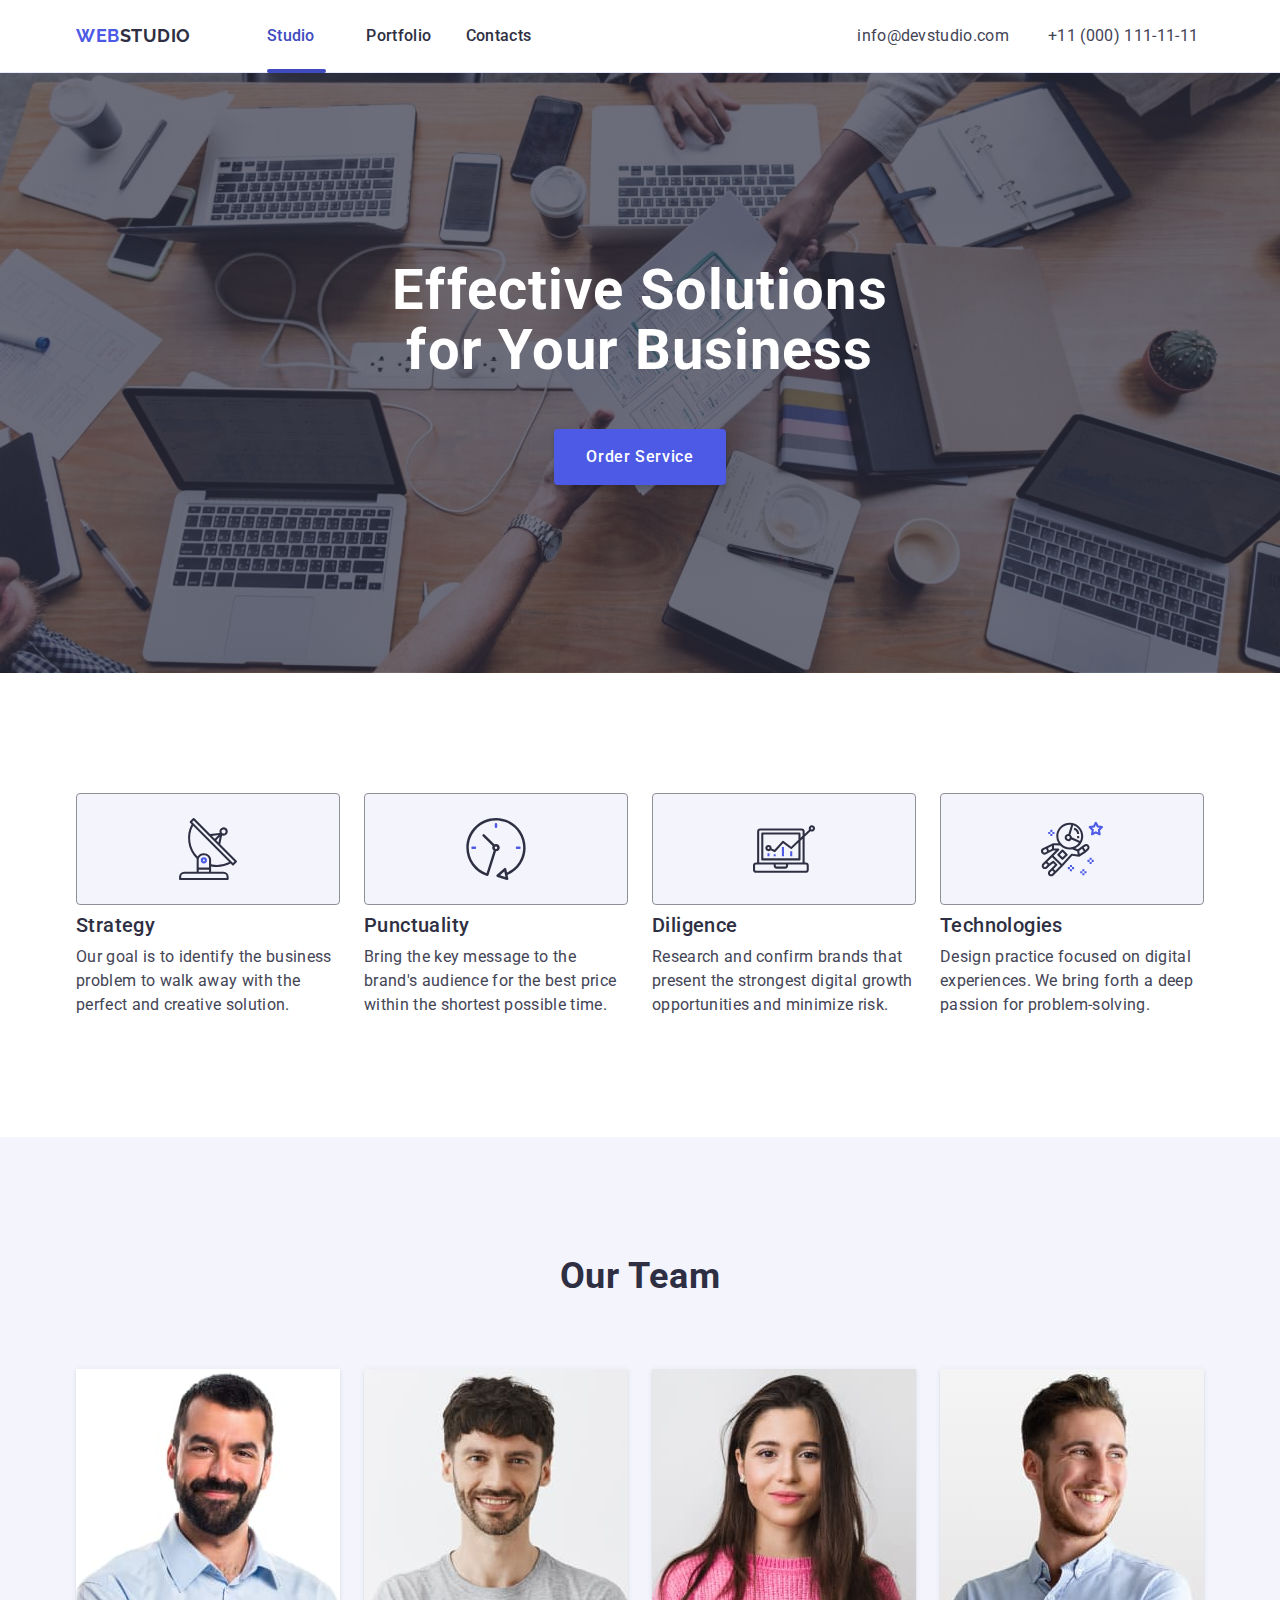
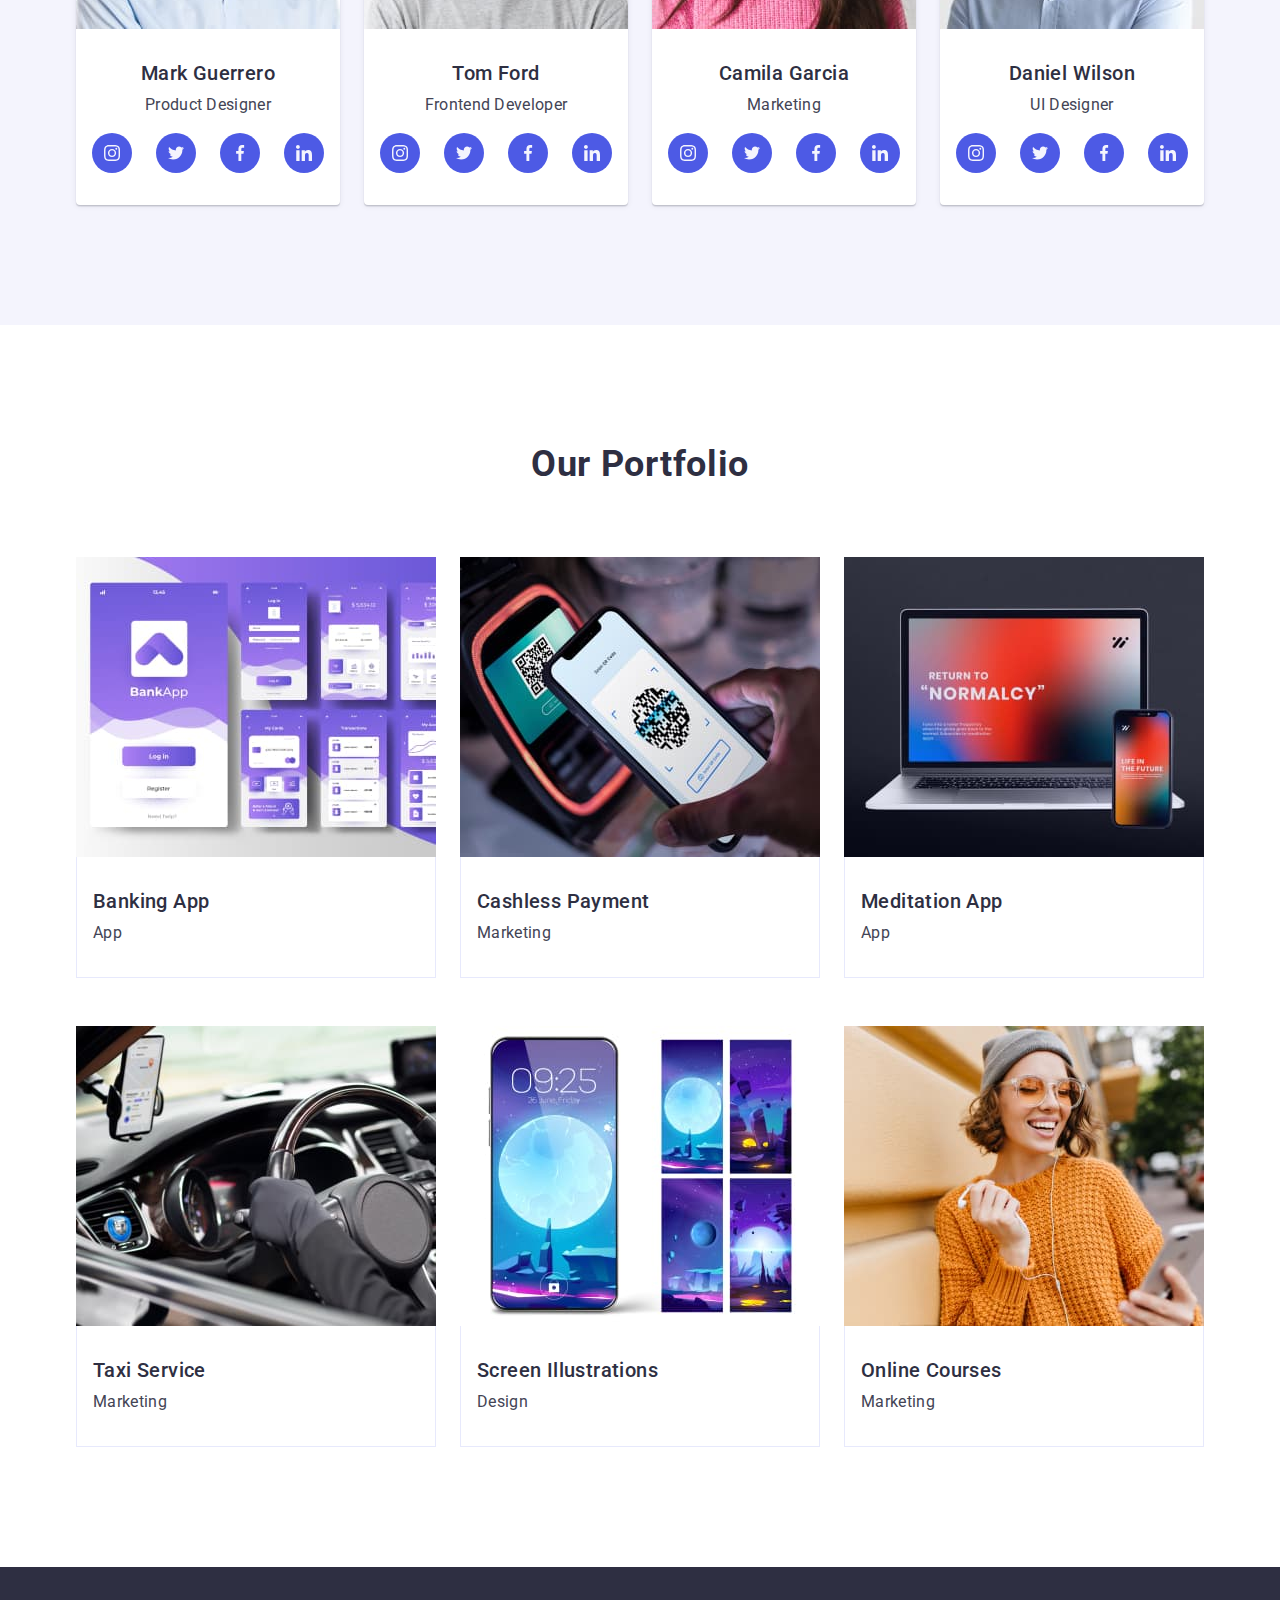
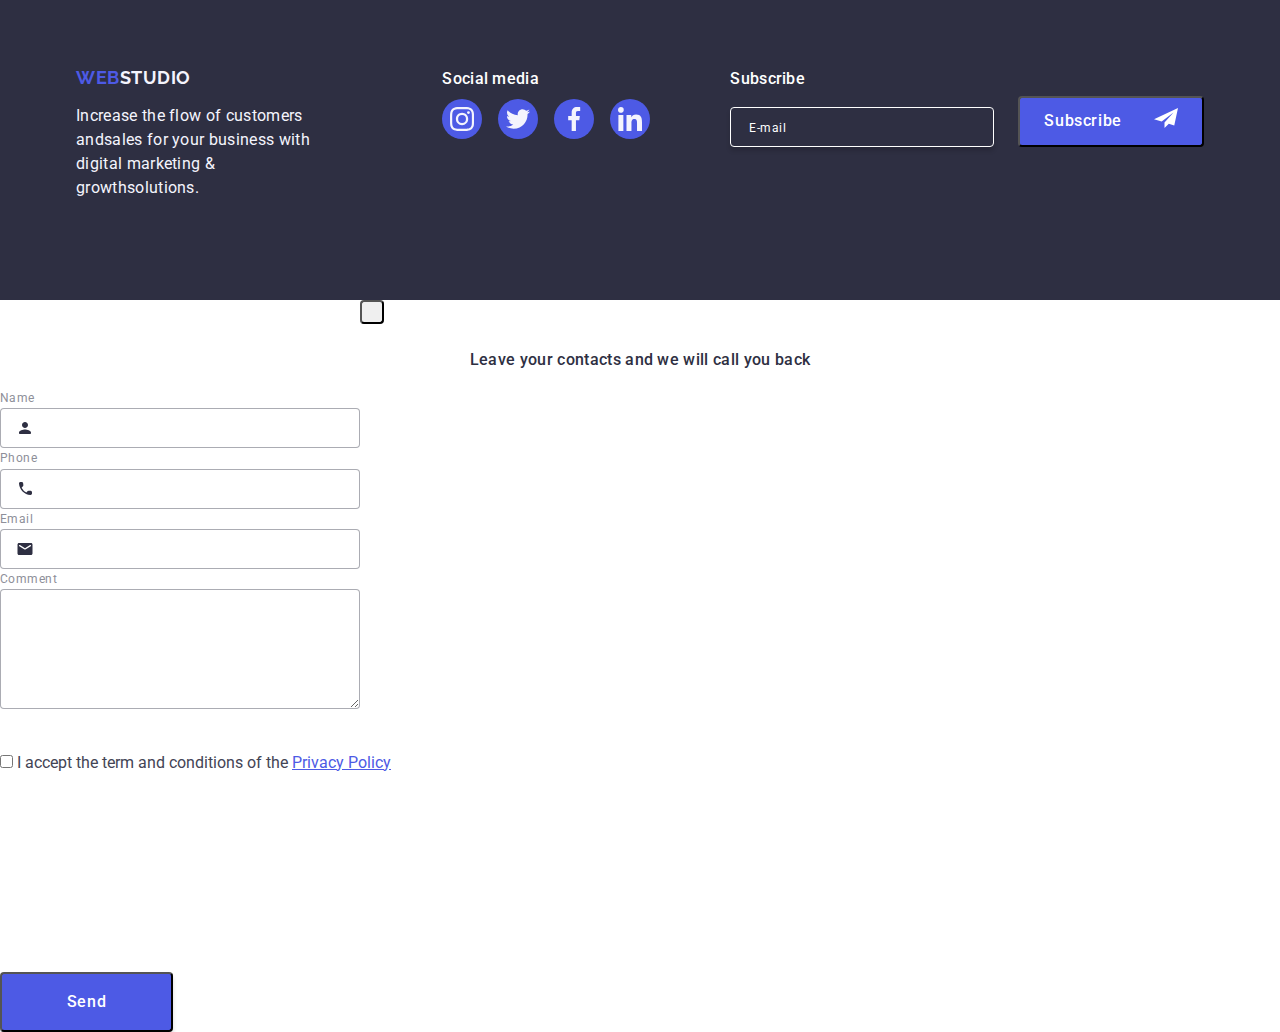
==== index.html @ 5205c33e "commit-4" ====
<!DOCTYPE html>
<html lang="en">
<head>
    <meta charset="UTF-8">
    <meta name="viewport" content="width=device-width, initial-scale=1.0">
    <title>Homework</title>
    <link rel="stylesheet" href="https://cdn.jsdelivr.net/npm/modern-normalize@2.0.0/modern-normalize.min.css">

    <link rel="preconnect" href="https://fonts.googleapis.com">
    <link rel="preconnect" href="https://fonts.gstatic.com" crossorigin>
    <link href="https://fonts.googleapis.com/css2?family=Raleway:wght@700&family=Roboto:wght@400;500;700&display=swap"
    rel="stylesheet">
    <link rel="stylesheet" href="./css/styles.css">
</head>
<body>
    <!-- Header -->
    <header class="menu">
        <div class="container">
            <nav class="navigation">
                <a href="./index.html" class="logo">Web<span class="black">Studio</span></a>
                <ul class="list-nav">
                    <li class="item-nav">
                        <a href="./index.html" class="button-nav studio">Studio</a>
                    </li>
                    <li class="item-nav">
                        <a href="" class="button-nav">Portfolio</a>
                    </li>
                    <li class="item-nav">
                        <a href="" class="button-nav">Contacts</a>
                    </li>
                </ul>
            </nav>

            <address class="contacts">
                <ul class="list-contacts">
                    <li class="item-contacts">
                        <a href="mailto:info@devstudio.com" class="contacts">info@devstudio.com</a>
                    </li>
                    <li class="item-contacts">
                        <a href="tel:+110001111111" class="contacts">+11 (000) 111-11-11</a>
                    </li>
                </ul>
            </address>
        </div>
    </header>
    <main>
        <!-- Main -->
        <!-- Title -->
        <section class="block">
            <div class="container">
                <h1 class="title">Effective Solutions for Your Business</h1>
                <button type="button" class="button">Order Service</button>
            </div>
        </section>
        <!-- Benefits -->
        <section class="block-benefits section">
            <div class="container">
                <h2 class="hiding">Our benefits</h2>
                <ul class="list-benefits">
                    <li class="item-icon-benefits">
                        <div class="icon-benefits-container">
                            <svg class="icon-benefits" width="64" height="64">
                                <use href="./images/icons.svg#icon-antenna"></use>
                            </svg>
                        </div>
                    </li>
                    <li class="item-icon-benefits">
                        <div class="icon-benefits-container">
                            <svg class="icon-benefits" width="64" height="64">
                                <use href="./images/icons.svg#icon-clock"></use>
                            </svg>
                        </div>
                    </li>
                    <li class="item-icon-benefits">
                        <div class="icon-benefits-container">
                            <svg class="icon-benefits" width="64" height="64">
                                <use href="./images/icons.svg#icon-diagram"></use>
                            </svg>
                        </div>
                    </li>
                    <li class="item-icon-benefits">
                        <div class="icon-benefits-container">
                            <svg class="icon-benefits" width="64" height="64">
                                <use href="./images/icons.svg#icon-astronaut"></use>
                            </svg>
                        </div>
                    </li>
                </ul>
                <ul class="list-benefits">
                    <li class="item-benefits">
                        <h3 class="small-title">Strategy</h3>
                        <p class="paragraf">Our goal is to identify the business problem to walk away with the perfect and creative solution.</p>
                    </li>
                    <li class="item-benefits">
                        <h3 class="small-title">Punctuality</h3>
                        <p class="paragraf">Bring the key message to the brand's audience for the best price within the shortest possible time.</p>
                    </li>
                    <li class="item-benefits">
                        <h3 class="small-title">Diligence</h3>
                        <p class="paragraf">Research and confirm brands that present the strongest digital growth opportunities and minimize risk.</p>
                    </li>
                    <li class="item-benefits">
                        <h3 class="small-title">Technologies</h3>
                        <p class="paragraf">Design practice focused on digital experiences. We bring forth a deep passion for problem-solving.</p>
                    </li>
                </ul>
            </div>
        </section>
        <!-- Our Team -->
        <section class="block-second section">
            <div class="container">
                <h2 class="title-middle">Our Team</h2>
                <ul class="list-team">
                    <li class="item">
                        <img src="./images/img1.jpg" width="264" height="260" alt="Product Designer">
                        <div class="card">
                            <h3 class="small-title">Mark Guerrero</h3>
                            <p class="paragraf">Product Designer</p>
                            <ul class="list-team-icons">
                                <li class="item-team-icons">
                                    <a href="" class="link-team-icons">
                                        <svg class="icons-team" width="16" height="16">
                                            <use href="./images/icons.svg#icon-instagram"></use>
                                        </svg>
                                    </a>
                                </li>
                                <li class="item-team-icons">
                                    <a href="" class="link-team-icons">
                                        <svg class="icons-team" width="16" height="16">
                                            <use href="./images/icons.svg#icon-twitter"></use>
                                        </svg>
                                    </a>
                                </li>
                                <li class="item-team-icons">
                                    <a href="" class="link-team-icons">
                                        <svg class="icons-team" width="16" height="16">
                                            <use href="./images/icons.svg#icon-facebook"></use>
                                        </svg>
                                    </a>
                                </li>
                                <li class="item-team-icons">
                                    <a href="" class="link-team-icons">
                                        <svg class="icons-team" width="16" height="16">
                                            <use href="./images/icons.svg#icon-linkedin"></use>
                                        </svg>
                                    </a>
                                </li>
                            </ul>
                        </div>
                    </li>
                    <li class="item">
                        <img src="./images/img2.jpg" width="264" height="260" alt="Frontend Developer" class="imagine">
                        <div class="card">
                            <h3 class="small-title">Tom Ford</h3>
                            <p class="paragraf">Frontend Developer</p>
                            <ul class="list-team-icons">
                                <li class="item-team-icons">
                                    <a href="" class="link-team-icons">
                                        <svg class="icons-team" width="16" height="16">
                                            <use href="./images/icons.svg#icon-instagram"></use>
                                        </svg>
                                    </a>
                                </li>
                                <li class="item-team-icons">
                                    <a href="" class="link-team-icons">
                                        <svg class="icons-team" width="16" height="16">
                                            <use href="./images/icons.svg#icon-twitter"></use>
                                        </svg>
                                    </a>
                                </li>
                                <li class="item-team-icons">
                                    <a href="" class="link-team-icons">
                                        <svg class="icons-team" width="16" height="16">
                                            <use href="./images/icons.svg#icon-facebook"></use>
                                        </svg>
                                    </a>
                                </li>
                                <li class="item-team-icons">
                                    <a href="" class="link-team-icons">
                                        <svg class="icons-team" width="16" height="16">
                                            <use href="./images/icons.svg#icon-linkedin"></use>
                                        </svg>
                                    </a>
                                </li>
                            </ul>
                        </div>
                    </li>
                    <li class="item">
                        <img src="./images/img3.jpg" width="264" height="260" alt="Marketing" class="imagine">
                        <div class="card">
                            <h3 class="small-title">Camila Garcia</h3>
                            <p class="paragraf">Marketing</p>
                            <ul class="list-team-icons">
                                <li class="item-team-icons">
                                    <a href="" class="link-team-icons">
                                        <svg class="icons-team" width="16" height="16">
                                            <use href="./images/icons.svg#icon-instagram"></use>
                                        </svg>
                                    </a>
                                </li>
                                <li class="item-team-icons">
                                    <a href="" class="link-team-icons">
                                        <svg class="icons-team" width="16" height="16">
                                            <use href="./images/icons.svg#icon-twitter"></use>
                                        </svg>
                                    </a>
                                </li>
                                <li class="item-team-icons">
                                    <a href="" class="link-team-icons">
                                        <svg class="icons-team" width="16" height="16">
                                            <use href="./images/icons.svg#icon-facebook"></use>
                                        </svg>
                                    </a>
                                </li>
                                <li class="item-team-icons">
                                    <a href="" class="link-team-icons">
                                        <svg class="icons-team" width="16" height="16">
                                            <use href="./images/icons.svg#icon-linkedin"></use>
                                        </svg>
                                    </a>
                                </li>
                            </ul>
                        </div>
                    </li>
                    <li class="item">
                        <img src="./images/img4.jpg" width="264" height="260" alt="UI Designer" class="imagine">
                        <div class="card">
                            <h3 class="small-title">Daniel Wilson</h3>
                            <p class="paragraf">UI Designer</p>
                            <ul class="list-team-icons">
                                <li class="item-team-icons">
                                    <a href="" class="link-team-icons">
                                        <svg class="icons-team" width="16" height="16">
                                            <use href="./images/icons.svg#icon-instagram"></use>
                                        </svg>
                                    </a>
                                </li>
                                <li class="item-team-icons">
                                    <a href="" class="link-team-icons">
                                        <svg class="icons-team" width="16" height="16">
                                            <use href="./images/icons.svg#icon-twitter"></use>
                                        </svg>
                                    </a>
                                </li>
                                <li class="item-team-icons">
                                    <a href="" class="link-team-icons">
                                        <svg class="icons-team" width="16" height="16">
                                            <use href="./images/icons.svg#icon-facebook"></use>
                                        </svg>
                                    </a>
                                </li>
                                <li class="item-team-icons">
                                    <a href="" class="link-team-icons">
                                        <svg class="icons-team" width="16" height="16">
                                            <use href="./images/icons.svg#icon-linkedin"></use>
                                        </svg>
                                    </a>
                                </li>
                            </ul>
                        </div>
                    </li>
                </ul>
            </div>
        </section>

        <!-- Portfolio -->

        <section class="block-portfolio section">
            <div class="container">
                <h2 class="title-middle">Our Portfolio</h2>
                <ul class="list-portfolio">
                    <li class="item-portfolio">
                        <div class="overley-portfolio">
                            <img src="./images/img5.jpg" width="360" height="300" alt="Banking application">
                            <p class="overley-paragraf">14 Stylish and User-Friendly App Design Concepts · Task Manager App · Calorie Tracker
                                App · Exotic Fruit Ecommerce App · Cloud Storage App
                            </p>
                        </div>
                        <div class="card-portfolio">
                            <h3 class="small-title">Banking App</h3>
                            <p class="paragraf">App</p>
                        </div>
                    </li>
                    <li class="item-portfolio">
                        <div class="overley-portfolio">
                            <img src="./images/img6.jpg" width="360" height="300" alt="Payment with phone">
                            <p class="overley-paragraf">14 Stylish and User-Friendly App Design Concepts · Task Manager App · Calorie Tracker App · Exotic Fruit Ecommerce App · Cloud Storage App
                            </p>
                        </div>
                        <div class="card-portfolio">
                            <h3 class="small-title">Cashless Payment</h3>
                            <p class="paragraf">Marketing</p>
                        </div>
                    </li>
                    <li class="item-portfolio">
                        <div class="overley-portfolio">
                            <img src="./images/img7.jpg" width="360" height="300" alt="Laptop and phone">
                            <p class="overley-paragraf">14 Stylish and User-Friendly App Design Concepts · Task Manager App · Calorie Tracker
                                App · Exotic Fruit Ecommerce App · Cloud Storage App
                            </p>
                        </div>
                        <div class="card-portfolio">
                            <h3 class="small-title">Meditation App</h3>
                            <p class="paragraf">App</p>
                        </div>
                    </li>
                    <li class="item-portfolio">
                        <div class="overley-portfolio">
                            <img src="./images/img8.jpg" width="360" height="300" alt="Car">
                            <p class="overley-paragraf">14 Stylish and User-Friendly App Design Concepts · Task Manager App · Calorie Tracker
                                App · Exotic Fruit Ecommerce App · Cloud Storage App
                            </p>
                        </div>
                        <div class="card-portfolio">
                            <h3 class="small-title">Taxi Service</h3>
                            <p class="paragraf">Marketing</p>
                        </div>
                    </li>
                    <li class="item-portfolio">
                        <div class="overley-portfolio">
                            <img src="./images/img9.jpg" width="360" height="300" alt="Phone screens">
                            <p class="overley-paragraf">14 Stylish and User-Friendly App Design Concepts · Task Manager App · Calorie Tracker
                                App · Exotic Fruit Ecommerce App · Cloud Storage App
                            </p>
                        </div>
                        <div class="card-portfolio">
                            <h3 class="small-title">Screen Illustrations</h3>
                            <p class="paragraf">Design</p>
                        </div>
                    </li>
                    <li class="item-portfolio">
                        <div class="overley-portfolio">
                            <img src="./images/img10.jpg" width="360" height="300" alt="Young women">
                            <p class="overley-paragraf">14 Stylish and User-Friendly App Design Concepts · Task Manager App · Calorie Tracker
                                App · Exotic Fruit Ecommerce App · Cloud Storage App
                            </p>
                        </div>
                        <div class="card-portfolio">
                            <h3 class="small-title">Online Courses</h3>
                            <p class="paragraf">Marketing</p>
                        </div>
                    </li>
                </ul>
            </div>
        </section>
    </main>
    <!-- Footer -->
    <footer class="bottom">
        <div class="container bottom-content">
            <div class="first-part-bottom">
            <a href="./index.html" class="logo logo-bottom">Web<span class="black">Studio</span></a>

            <p class="paragraf">Increase the flow of customers andsales for your business with digital marketing & growthsolutions.</p>
            </div>
            <div class="media">
                <p class="paragraf-big">Social media</p>
                <ul class="list-bottom">
                    <li class="item-team-icons">
                        <a href="" class="link-bottom">
                            <svg class="bottom-icons" width="24" height="24">
                                <use href="./images/icons.svg#icon-instagram"></use>
                            </svg>
                        </a>
                    </li>
                    <li class="item-team-icons">
                        <a href="" class="link-bottom">
                            <svg class="bottom-icons" width="24" height="24">
                                <use href="./images/icons.svg#icon-twitter"></use>
                            </svg>
                        </a>
                    </li>
                    <li class="item-team-icons">
                        <a href="" class="link-bottom">
                            <svg class="bottom-icons" width="24" height="24">
                                <use href="./images/icons.svg#icon-facebook"></use>
                            </svg>
                        </a>
                    </li>
                    <li class="item-team-icons">
                        <a href="" class="link-bottom">
                            <svg class="bottom-icons" width="24" height="24">
                                <use href="./images/icons.svg#icon-linkedin"></use>
                            </svg>
                        </a>
                    </li>
                </ul>
            </div>
            <form class="form-bottom">
                <label class="paragraf-big subscribe">
                    Subscribe
                    <input type="email" name="email" placeholder="E-mail" class="email-bottom">
                </label>
                <button class="button-bottom">Subscribe
                    <a href="./subscribe.html"></a>
                    <div class="icon-button-container">
                        <svg class="icon-button" width="24" height="24">
                            <use href="./images/icons.svg#icon-subscribe"></use>
                        </svg>
                    </div>
                </button>
            </form>
        </div>
    </footer>
    <!-- ======== Modal ========= -->

    <div class="backdrop is-open">
        <div class="form-container">
            <div class="button-close-container">
                <button class="button-close">
                    <svg class="icon-button-close" width="8" height="8">
                        <use href="./images/icons.svg#icon-close"></use>
                    </svg>
                </button>
            </div>
            <p class="title-input">Leave your contacts and we will call you back</p>
            <form class="input-form">
                <div class="label-container">
                    <label for="Name" class="text-inputs">Name</label>
                    <div class="input-container">
                        <input type="text" name="Name" class="input">

                        <svg class="icon-input" width="18" height="24">
                            <use href="./images/icons.svg#icon-person"></use>
                        </svg>
                    </div>
                
                </div>
                <div class="label-container">
                    <label for="Phone" class="text-inputs">Phone</label>
                    <div class="input-container">
                        <input type="tel" name="Phone" class="input">

                        <svg class="icon-input" width="18" height="24">
                            <use href="./images/icons.svg#icon-phone"></use>
                        </svg>
                    </div>
                    
                </div>
            
                <div class="label-container">
                    <label for="Email" class="text-inputs">Email</label>
                    <div class="input-container">
                        <input type="email" name="Email" class="input">

                        <svg class="icon-input" width="18" height="24">
                            <use href="./images/icons.svg#icon-email"></use>
                        </svg>
                    </div>
                    
                </div>
            
                <div class="label-container">
                    <label for="Comment" class="text-inputs">Comment</label>
                    <div class="input-container">
                        <textarea type="text" name="Comment" rows="5" cols="40placeholder=" Text input" class="comment">
                        </textarea>
                    </div>
                    
                </div>
            
                <div class="label-container">
                    <label for="Agreement" class="check"></label>
                    <div class="input-container">
                        <input type="checkbox" name="Agreement" value="required />
                        <p class=" text-inputs paragraf-input">
                        I accept the term and conditions of the
                        <span class="paragraf-input-part">Privacy Policy</span>
                        </p>
                    </div>

                </div>
            </form>
            <div class="button-send-container">
                <button type="submit" class="button-send">
                    <p class="paragraf-send">Send</p>
                </button>
            </div>
        </div>
    </div>
    

</body>
</html>
---- css/styles.css ----
body {
    font-family: 'Roboto', sans-serif;
    color:#434455;
    background-color: #FFF;
}

.title-middle {
    font-size: 36px;
    font-weight: 700;
    line-height: 1.11;
    letter-spacing: 0.02em;
    text-transform: capitalize;
    text-align: center;
    color: #2e2f42;
    margin-bottom: 72px;
}

.container {
    width: 1158px;
    padding: 0 15px;
    margin: 0 auto;
}

.section {
    padding-top: 120px;
    padding-bottom: 120px;
}

/* Logo */

.navigation .logo .black {
    color:#2E2F42;
    font-family: 'Raleway', sans-serif;
    width: 71px;
}
.bottom .logo .black {
    color: #f4f4fd;
    font-family: 'Raleway', sans-serif;
}
.logo-bottom {
    display: inline-block;
    margin-bottom: 16px;
}
.logo {
    font-family: 'Raleway', sans-serif;
    font-size: 18px;
    font-weight: 700;
    line-height: 1.17;
    letter-spacing: 0.03em;
    text-transform: uppercase;
    color:#4D5AE5;
    align-items: center;
    flex-shrink: 0;
    margin-right: 76px;

}

/* Header */
/* Navigation */

.menu {
    border-bottom: 1px solid #e7e9fc;
    box-shadow: 0px 2px 1px rgba(46, 47, 66, 0.08),
        0px 1px 1px rgba(46, 47, 66, 0.16),
        0px 1px 6px rgba(46, 47, 66, 0.08);
}

header .container {
    display: flex;
    align-items: center;
}

.navigation {
    display: flex;
    align-items: center;
}
.list-nav {
    display: flex;
    align-items: flex-start;
    gap: 40px;
    margin-right: 332px;
}
.item-nav {
    width: calc((100% - 80px) / 3);
}
.button-nav {
    font-size: 16px;
    font-weight: 500;
    line-height: 1.5;
    letter-spacing: 0.02em;
    color: #2e2f42;
    padding-top: 24px;
    padding-bottom: 24px;
    transition-property: color;
    transition-duration: 250ms;
    transition-timing-function: cubic-bezier(0.4, 0, 0.2, 1);
}
.button-nav:hover {
    color:#404BBF;
}

.button-nav:focus {
    color:#404BBF;
}

.studio {
    position: relative;
    color: #404BBF;
}

.button-nav.studio::after {
    content: '';
    position: absolute;
    left: 0;
    bottom: -1px;
    display: block;
    width: 100%;
    height: 4px;
    border-radius: 2px;
    background-color: #404BBF;
}

/* Contacts */
.contacts {
    color:#434455;
    font-size: 16px;
    font-style: normal;
    font-weight: 400;
    line-height: 1.5;
    letter-spacing: 0.02em;
    transition-property: color;
    transition-duration: 250ms;
    transition-timing-function: cubic-bezier(0.4, 0, 0.2, 1);
}
.list-contacts {
    display: flex;
    align-items: flex-start;
    gap: 40px;
}
.item-contacts {
    width: calc((100% - 40px) / 2);
}
.contacts:hover {
    color:#404BBF;
}
.contacts:focus {
    color:#404BBF;
}
/* Basic */
ul, ol {
    list-style-type: none;
    margin: 0;
    padding-left: 0;
}
a {
    text-decoration: none;
    display: block;
}
h1, h2, h3, h4, h5, h6, p {
    margin: 0;
}
img {
    display: block;
    max-width: 100%;
    height: auto;
}

/* Section 1 */

.block .container {
    width: 100%;
    flex-shrink: 0;
}
.block {
    padding: 188px 0;
    background-color: #2e2f42;
    background-image: linear-gradient(to bottom, 
    rgba(46, 47, 66, 0.7),
    rgba(46, 47, 66, 0.7)),
    url(../images/people-office.jpg);
    background-repeat: no-repeat;
    background-position: center;
    background-size: cover;
    max-width: 1440px;
    margin: 0 auto;
}

.title {
    color:#FFF;
    font-size: 56px;
    font-weight: 700;
    line-height: 1.07;
    letter-spacing: 0.02em;
    text-align: center;
    max-width: 496px;
    margin: 0 auto;
}
.button {
    background:#4D5AE5;
    color:#FFF;
    font-size: 16px;
    font-weight: 500;
    line-height: 1.5;
    letter-spacing: 0.04em;
    cursor: pointer;
    display: block;
    padding: 16px 32px;
    align-items: flex-start;
    gap: 10px;
    box-shadow: 0px 4px 4px 0px rgba(0, 0, 0, 0.15);
    margin-left: auto;
    margin-right: auto;
    margin-top: 48px;
    min-width: 169px;
    height: 56px;
    border: none;
    border-radius: 4px;
    transition: background-color 250ms cubic-bezier(0.4, 0, 0.2, 1);
}
.button:hover {
    background: #404BBF;
}
.button:focus {
    background: #404BBF;
}
/* Section 2 (Benefits) */

.hiding {
    position: absolute;
    width: 1px;
    height: 1px;
    margin: -1px;
    border: 0;
    padding: 0;
    white-space: nowrap;
    clip-path: inset(100%);
    clip: rect(0 0 0 0);
    overflow: hidden;
}

/* Icons benefits */


.list-benefits {
    gap: 24px;
    display: flex;
}

.icon-benefits-container {
    display: flex;
    align-items: center;
    justify-content: center;
    width: 264px;
    height: 112px;
    border-radius: 4px;
    border: 1px solid #8E8F99;
    background-color: #F4F4FD;
    fill: #2E2F42;
    padding: 24px 100px;
    margin-bottom: 8px;
}

.item-benefits {
    width: calc((100% - 72px) / 4);
    flex-direction: column;
    align-items: flex-start;
    gap: 8px;
}
.list-benefits .small-title {
    font-size: 20px;
    font-weight: 500;
    line-height: 1.2;
    letter-spacing: 0.4px;
    color: #2e2f42;
    margin-bottom: 8px;
}
.list-benefits .paragraf {
    color: #434455;
    font-size: 16px;
    line-height: 1.5;
    letter-spacing: 0.02em;
}
/* Section 3 (Team) */

.block-second .container {
    width: 1158px;
    flex-shrink: 0;
}
.block-second {
    background-color: #F4F4FD;
}

.list-team {
    display: flex;
    gap: 24px;
}
.item {
    padding-bottom: 0px;
    flex-direction: column;
    justify-content: center;
    align-items: center;
    gap: 32px;
    box-shadow: 0px 2px 1px 0px rgba(46, 47, 66, 0.08), 0px 1px 1px 0px rgba(46, 47, 66, 0.16), 0px 1px 6px 0px rgba(46, 47, 66, 0.08);
    border-radius: 0px 0px 4px 4px;
    background-color: #FFFFFF;
}
.item {
    width: calc((100% - 72px) / 4);
}

.card {
    flex-direction: column;
    justify-content: center;
    align-items: center;
    gap: 8px;
    padding: 32px 0;
}
.list-team .small-title {
    font-size: 20px;
    font-weight: 500;
    line-height: 1.2;
    letter-spacing: 0.02em;
    color: #2e2f42;
    text-align: center;
    margin-bottom: 8px;
}
.list-team .paragraf {
    color: #434455;
    font-size: 16px;
    line-height: 1.5;
    letter-spacing: 0.02em;
    text-align: center;
    margin-bottom: 8px;
}

.list-team-icons {
    display: flex;
    justify-content: center;
    gap: 24px;
}

.item-team-icons {
    width: 40px;
    height: 40px;
    margin-top: 8px;             /*  Тут решение с отступом для иконок в тимс */
} 

.link-team-icons {
    display: flex;
    align-items: center;
    justify-content: center;
    height: 100%;
    width: 100%;
    border-radius: 50%;
    background-color: #4D5AE5;
    transition-property: background-color;
    transition-duration: 250ms;
    transition-timing-function: cubic-bezier(0.4, 0, 0.2, 1);
}

.link-team-icons:hover {
    background-color: #404BBF;
}

.link-team-icons:focus {
    background-color: #404BBF;
}

.icons-team {
    fill: #F4F4FD;
}

/* Portfolio */


.list-portfolio {
    display: flex;
    flex-direction: row;
    flex-wrap: wrap;
    flex-shrink: 0;
    column-gap: 24px;
    row-gap: 48px;
}
.item-portfolio {
    width: calc((100% - 48px) / 3);
    padding-bottom: 0px;
    flex-direction: column;
    align-items: flex-start;
    gap: 32px;
    transition: box-shadow 250ms cubic-bezier(0.4, 0, 0.2, 1);
}

.card-portfolio {
    padding: 32px 16px;
    flex-direction: column;
    justify-content: center;
    align-items: flex-start;
    gap: 8px;
    align-self: stretch;
    padding-bottom: 32px;
    border: 1px solid #e7e9fc;
    border-top: none;
}

.item-portfolio:hover {
    box-shadow: 0px 2px 1px 0px rgba(46, 47, 66, 0.08), 0px 1px 1px 0px rgba(46, 47, 66, 0.16), 0px 1px 6px 0px rgba(46, 47, 66, 0.08);
}

.item-portfolio:focus {
    box-shadow: 0px 2px 1px 0px rgba(46, 47, 66, 0.08), 0px 1px 1px 0px rgba(46, 47, 66, 0.16), 0px 1px 6px 0px rgba(46, 47, 66, 0.08);
}

.item-portfolio:hover .overley-paragraf {
    transform: translateY(0);
}

.item-portfolio:focus .overley-paragraf {
    transform: translateY(0);
}
.overley-portfolio {
    position: relative;
    overflow: hidden;
}

.overley-paragraf {
    color: #F4F4FD;
    font-size: 16px;
    font-weight: 400;
    line-height: 1.5;
    letter-spacing: 0.02em;
    padding: 40px 32px;
    position: absolute;
    top: 0;
    left: 0;
    width: 100%;
    height: 100%;
    background-color: #4D5AE5;
    transform: translateY(100%);
    transition: transform 250ms cubic-bezier(0.4, 0, 0.2, 1);
}

.list-portfolio .small-title {
    font-size: 20px;
    font-weight: 500;
    line-height: 1.2;
    letter-spacing: 0.02em;
    color: #2e2f42;
    margin-bottom: 8px;
}
.list-portfolio .paragraf {
    color:#434455;
    font-size: 16px;
    line-height: 1.5;
    letter-spacing: 0.02em;
}

/* Footer */

.bottom-content {
    display: flex;
    align-items: baseline;
}
.first-part-bottom {
    display: flex;
    flex-direction: column;
    margin-right: 120px;
}

.bottom .paragraf {
    color:#F4F4FD;
    font-size: 16px;
    line-height: 1.5;
    letter-spacing: 0.02em;
    max-width: 264px;
}
.bottom {
    background: #2E2F42;
    padding: 100px 0;
}
.paragraf-big {
    color: #FFF;
    font-size: 16px;
    font-weight: 500;
    line-height: 1.5;
    letter-spacing: 0.02em;
}
.media {
    display: flex;
    flex-direction: column;
    margin-right: 80px;
}
.list-bottom {
    display: flex;
    gap: 16px;
}

.link-bottom {
    display: flex;
    align-items: center;
    justify-content: center;
    height: 100%;
    width: 100%;
    border-radius: 50%;
    background-color: #4D5AE5;
    transition-property: background-color;
    transition-duration: 250ms;
    transition-timing-function: cubic-bezier(0.4, 0, 0.2, 1);
}
.link-bottom:hover {
    background-color: #31D0AA;
}

.link-bottom:focus {
    background-color: #31D0AA;
}

.bottom-icons {
    width: 24px;
    height: 24px;
    fill: #F4F4FD;
}

.form-bottom {
    display: flex;
    align-items: flex-end;
    gap: 24px;

}

.subscribe {
    display: flex;
    flex-direction: column;
}

.email-bottom {
    margin-top: 16px;
    width: 264px;
    height: 40px;
    border-radius: 4px;
    border: 1px solid #FFF;
    box-shadow: 0px 4px 4px 0px rgba(0, 0, 0, 0.15);
    background: #2E2F42;
}

input::placeholder {
    color: #FFF;
    font-size: 12px;
    font-weight: 400;
    line-height: 2;
    letter-spacing: 0.04em;
    padding-left: 16px;
    padding-top: 8px;
}

.button-bottom {
    display: flex;
    padding: 8px 24px;
    align-items: center;
    gap: 16px;
    border-radius: 4px;
    background: #4D5AE5;
    color: #FFF;
    font-size: 16px;
    font-weight: 500;
    line-height: 1.5;
    letter-spacing: 0.04em;
}

.icon-button {
    fill: #FFFFFF;
}

/* ================= Modal ================= */

.wrapper {
    width: 408px;
    height: 584px;
    border-radius: 4px;
    background: #FCFCFC;
    padding: 24px;
    margin: 80px auto;
}

/* ===============Button-close ===============*/

.button-close-container {
    display: block;
    padding-left: 360px;
    padding-bottom: 24px;
}

.button-close {
    width: 24px;
    height: 24px;
    border-radius: 4px;
    fill: #E7E9FC;
    stroke-width: 1px;
    stroke: rgba(0, 0, 0, 0.10);
}

.icon-button-close {
    stroke: #2E2F42;
    padding: 8px;
}

/* ===================== Title ========================= */

.title-input {
    color: #2E2F42;
    text-align: center;
    font-size: 16px;
    font-weight: 500;
    line-height: 1.5;
    letter-spacing: 0.02em;
    margin-bottom: 16px;
}

.text-inputs {
    color: #8E8F99;
    font-size: 12px;
    font-weight: 400;
    line-height: 1.7;
    letter-spacing: 0.04em;
}


/* =========================== Form ============================= */
.backdrop {
    /* position: fixed;
    top: 0;
    left: 0;
    z-index: 999;
    width: 100%;
    height: 100%;
    background-color: rgba(46, 47, 66, 0.40);
    opacity: 0;
    visibility: hidden;
    pointer-events: none;
    transition: opacity 250ms cubic-bezier(0.4, 0, 0.2, 1), visibility 250mscubic-bezier(0.4, 0, 0.2, 1); */
    /* position: absolute;
    top: 24px;
    right: 24px;
    width: 24px;
    height: 24px;
    border-radius: 50%;
    display: flex;
    align-items: center;
    justify-content: center;
    background-color: #e7e9fc;
    border: 1px solid rgba(0, 0, 0, 0.1);
    padding: 0;
    cursor: pointer;
    transition: background-color 250ms cubic-bezier(0.4, 0, 0.2, 1),border250ms cubic-bezier(0.4, 0, 0.2, 1); */
}


/* .backdrop.is-open {
    opacity: 1;
    visibility: visible;
    pointer-events: auto;
} */

.input-form {
    display: flex;
    flex-direction: column;
    width: 408px;
    height: 584px;
}

.input {
    width: 360px;
    height: 40px;
    border-radius: 4px;
    border: 1px solid rgba(46, 47, 66, 0.40);
}

.comment {
    width: 360px;
    height: 120px;
    border-radius: 4px;
    border: 1px solid rgba(46, 47, 66, 0.40);
    transition: border 250ms cubic-bezier(0.4, 0, 0.2, 1);
}

.comment:focus {
    border: 1px solid #4D5AE5;
}

.comment:active {
    border: 1px solid #4D5AE5;
}

.check {
    display: flex;
    margin-top: 16px;
    margin-bottom: 24px;
}

.paragraf-input {
    margin-left: 8px;
}

.paragraf-input-part {
    color: #4D5AE5;
    text-decoration-line: underline;
}

.button-send {
    display: inline-flex;
    padding: 16px 32px;
    align-items: flex-start;
    border-radius: 4px;
    background: #4D5AE5;
    box-shadow: 0px 4px 4px 0px rgba(0, 0, 0, 0.15);
}

.paragraf-send {
    width: 105px;
    color: #FFF;
    text-align: center;
    font-size: 16px;
    font-weight: 500;
    line-height: 1.5;
    letter-spacing: 0.04em;
}

.input-container {
    position: relative;
}

.icon-input {
    fill: #2E2F42;
    position: absolute;
    left: 16px;
    top: 50%;
    transform: translateY(-50%);
    transition: fill 250ms cubic-bezier(0.4, 0, 0.2, 1);
}

.icon-input:focus .{
    fill: #4D5AE5;
}
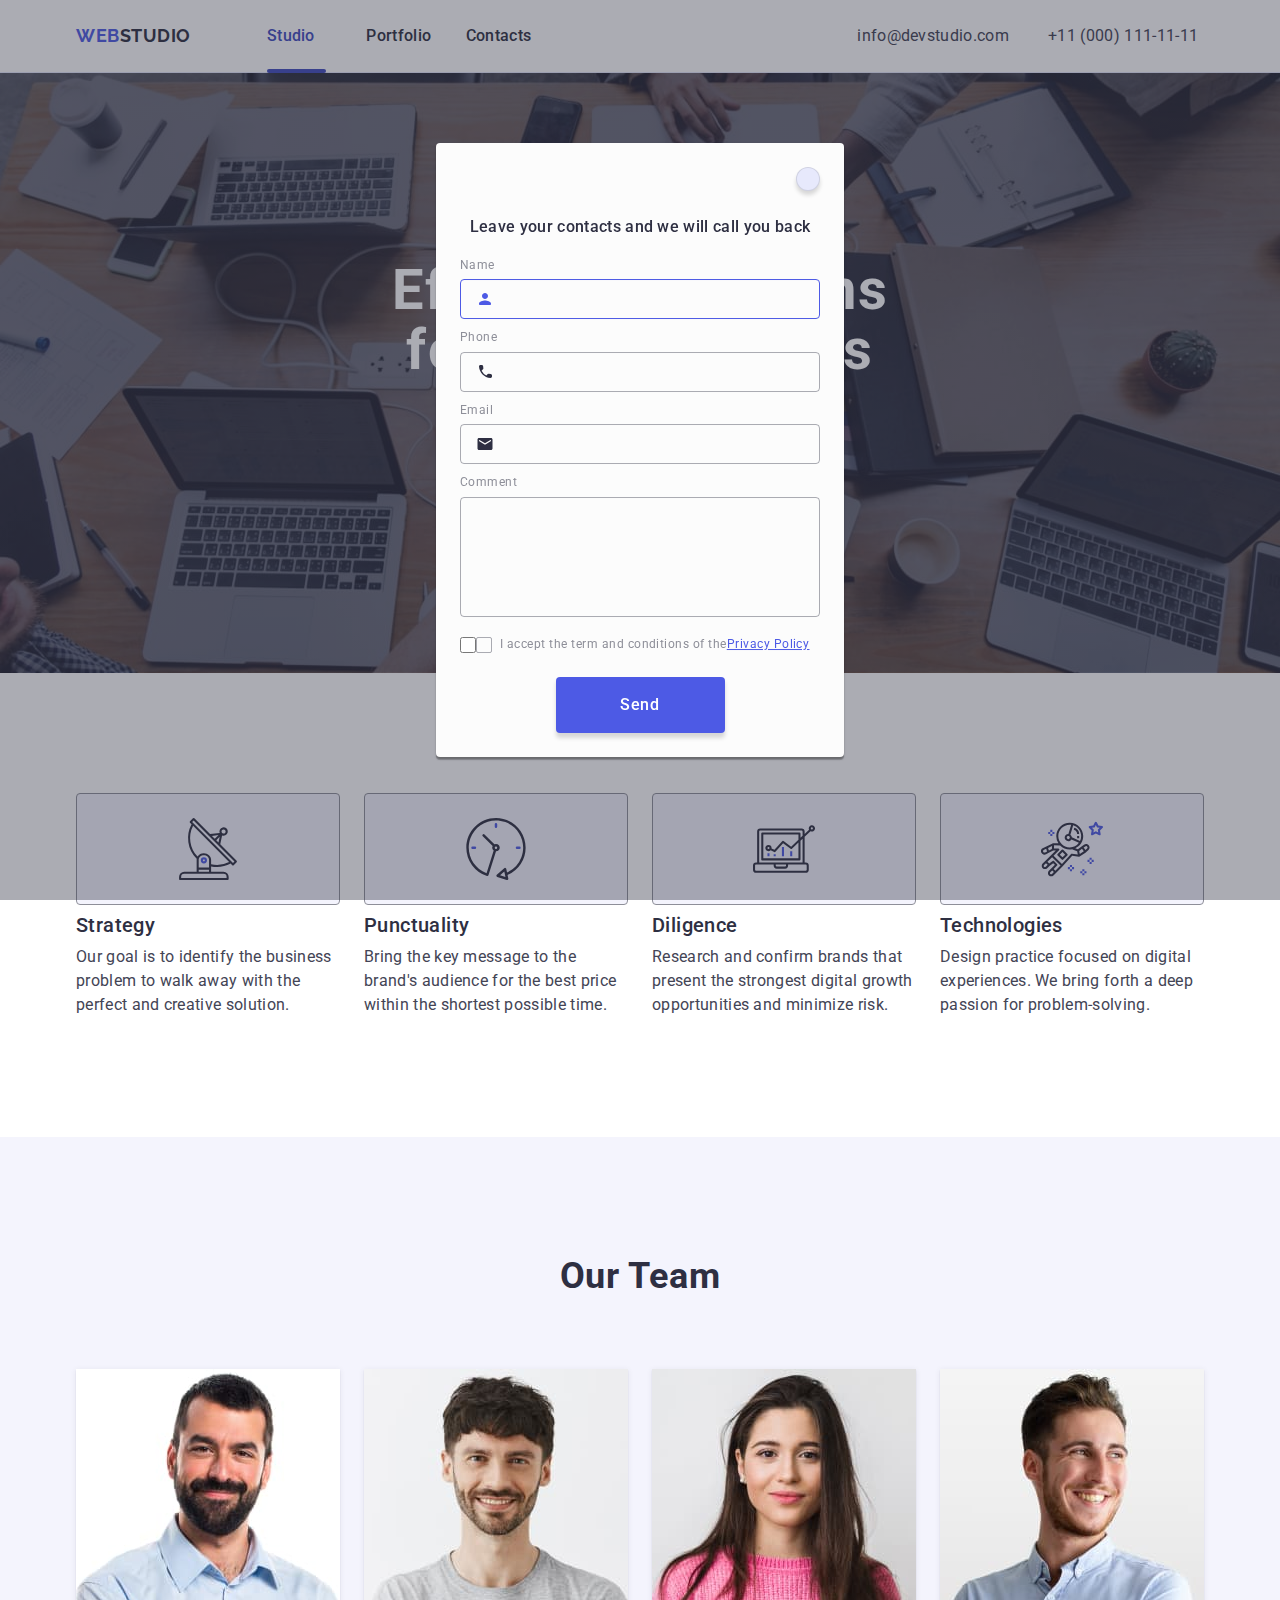
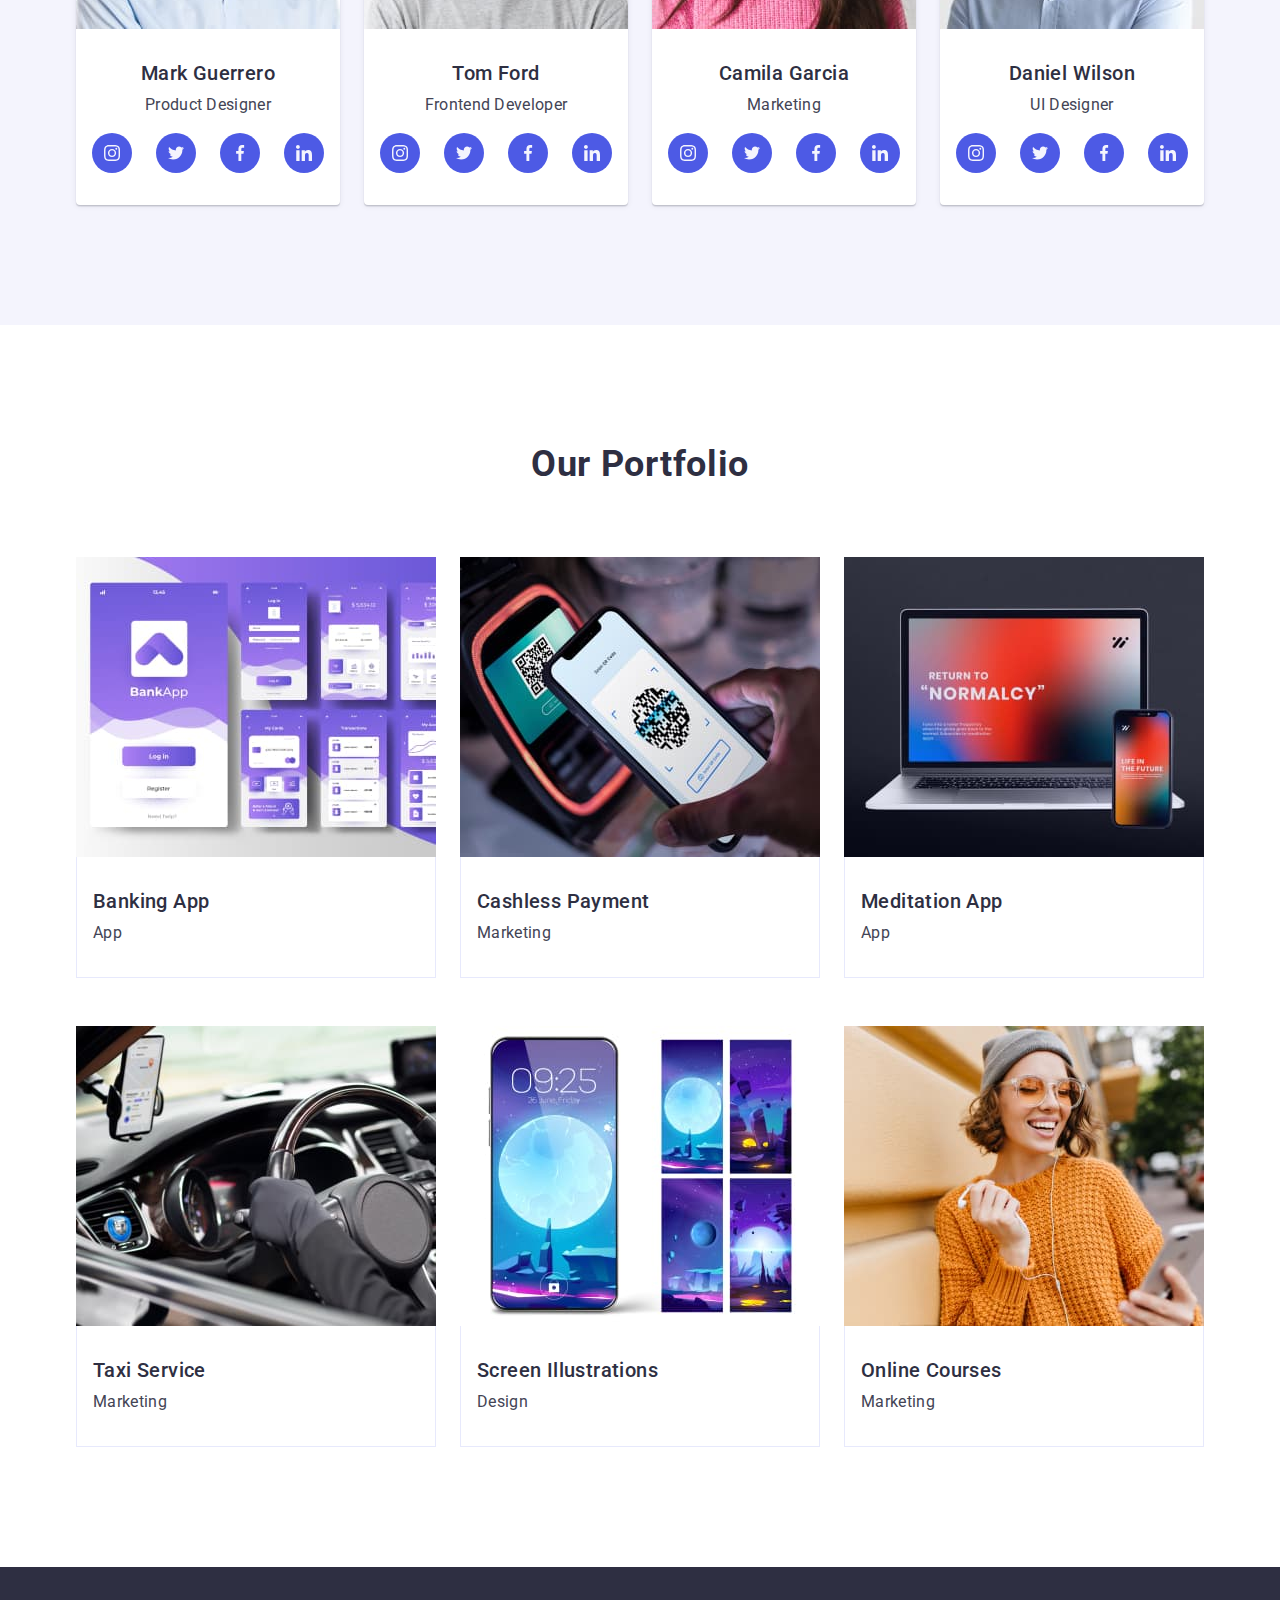
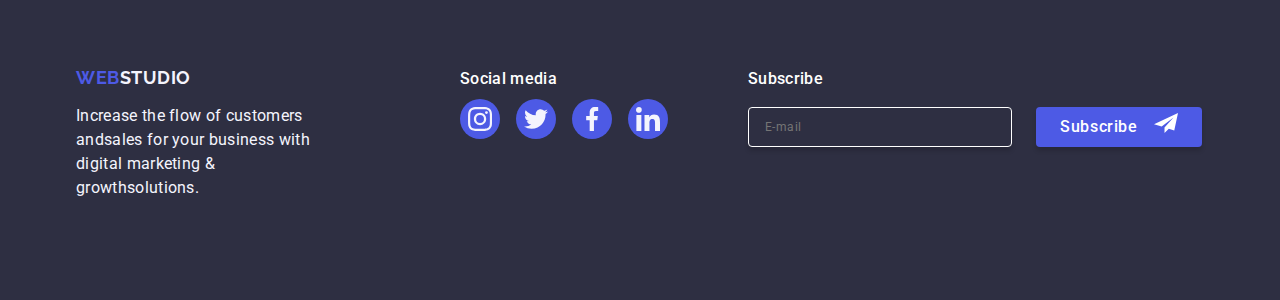
==== commit 69c914e2: "commit-5" ====
--- a/index.html
+++ b/index.html
@@ -385,20 +385,21 @@
                     </li>
                 </ul>
             </div>
-            <form class="form-bottom">
-                <label class="paragraf-big subscribe">
-                    Subscribe
-                    <input type="email" name="email" placeholder="E-mail" class="email-bottom">
-                </label>
-                <button class="button-bottom">Subscribe
-                    <a href="./subscribe.html"></a>
-                    <div class="icon-button-container">
-                        <svg class="icon-button" width="24" height="24">
-                            <use href="./images/icons.svg#icon-subscribe"></use>
-                        </svg>
-                    </div>
-                </button>
-            </form>
+            <div class="third-part-bottom">
+                <form class="form-bottom">
+                    <label class="paragraf-big subscribe">
+                        Subscribe
+                        <input type="email" name="email" placeholder="E-mail" class="email-bottom">
+                    </label>
+                    <button type="submit" class="button-bottom">Subscribe
+                        <div class="icon-button-container">
+                            <svg class="icon-button" width="24" height="24">
+                                <use href="./images/icons.svg#icon-subscribe"></use>
+                            </svg>
+                        </div>
+                    </button>
+                </form>
+            </div>
         </div>
     </footer>
     <!-- ======== Modal ========= -->
@@ -413,11 +414,11 @@
                 </button>
             </div>
             <p class="title-input">Leave your contacts and we will call you back</p>
-            <form class="input-form">
+            <form class="input-form" id="input-form" name="input-form" novalidate>
                 <div class="label-container">
-                    <label for="Name" class="text-inputs">Name</label>
+                    <label for="name" class="text-inputs">Name</label>
                     <div class="input-container">
-                        <input type="text" name="Name" class="input">
+                        <input type="text" id="name" name="name" class="input" autofocus>
 
                         <svg class="icon-input" width="18" height="24">
                             <use href="./images/icons.svg#icon-person"></use>
@@ -426,9 +427,9 @@
                 
                 </div>
                 <div class="label-container">
-                    <label for="Phone" class="text-inputs">Phone</label>
+                    <label for="phone" class="text-inputs">Phone</label>
                     <div class="input-container">
-                        <input type="tel" name="Phone" class="input">
+                        <input type="tel" id="phone" name="phone" class="input" autofocus>
 
                         <svg class="icon-input" width="18" height="24">
                             <use href="./images/icons.svg#icon-phone"></use>
@@ -438,9 +439,9 @@
                 </div>
             
                 <div class="label-container">
-                    <label for="Email" class="text-inputs">Email</label>
+                    <label for="email" class="text-inputs">Email</label>
                     <div class="input-container">
-                        <input type="email" name="Email" class="input">
+                        <input type="email" id="email" name="email" class="input" autofocus>
 
                         <svg class="icon-input" width="18" height="24">
                             <use href="./images/icons.svg#icon-email"></use>
@@ -449,25 +450,23 @@
                     
                 </div>
             
-                <div class="label-container">
-                    <label for="Comment" class="text-inputs">Comment</label>
-                    <div class="input-container">
-                        <textarea type="text" name="Comment" rows="5" cols="40placeholder=" Text input" class="comment">
-                        </textarea>
-                    </div>
-                    
+                <div class="input-container-comment">
+                    <label for="comment" class="text-inputs">Comment</label>
+                    <textarea type="text" id="comment" name="comment" rows="5" cols="30"placeholder="Text input" class="comment">
+                    </textarea> 
                 </div>
             
-                <div class="label-container">
-                    <label for="Agreement" class="check"></label>
-                    <div class="input-container">
-                        <input type="checkbox" name="Agreement" value="required />
-                        <p class=" text-inputs paragraf-input">
-                        I accept the term and conditions of the
-                        <span class="paragraf-input-part">Privacy Policy</span>
-                        </p>
-                    </div>
-
+                <div class="label-container-checkbox">
+                    <input class="input checkbox" type="checkbox" id="agreement" name="agreement" value="true" required/>
+                    <label for="agreement" class="check">
+                        <span class="span-icon">
+                            <svg class="icon-check" width="10" height="8">
+                                <use href="./images/icons.svg#icon-vector"></use>
+                            </svg>
+                        </span>
+                        I accept the term and conditions of the 
+                        <a href="" class="link-paragraf"> Privacy Policy</a>
+                    </label>
                 </div>
             </form>
             <div class="button-send-container">
@@ -477,7 +476,5 @@
             </div>
         </div>
     </div>
-    
-
 </body>
 </html>--- a/css/styles.css
+++ b/css/styles.css
@@ -520,6 +520,10 @@
     fill: #F4F4FD;
 }
 
+.third-part-bottom {
+    display: inline-block;
+}
+
 .form-bottom {
     display: flex;
     align-items: flex-end;
@@ -540,23 +544,23 @@
     border: 1px solid #FFF;
     box-shadow: 0px 4px 4px 0px rgba(0, 0, 0, 0.15);
     background: #2E2F42;
-}
-
-input::placeholder {
-    color: #FFF;
     font-size: 12px;
     font-weight: 400;
-    line-height: 2;
+    line-height: 1.5;
     letter-spacing: 0.04em;
     padding-left: 16px;
+}
+
+input::placeholder {
+
     padding-top: 8px;
 }
 
 .button-bottom {
     display: flex;
+    height: 40px;
     padding: 8px 24px;
     align-items: center;
-    gap: 16px;
     border-radius: 4px;
     background: #4D5AE5;
     color: #FFF;
@@ -564,43 +568,74 @@
     font-weight: 500;
     line-height: 1.5;
     letter-spacing: 0.04em;
+    border: none;
+    box-shadow: 0px 4px 4px 0px rgba(0, 0, 0, 0.15);
+    cursor: pointer;
+    margin: 0 auto;
+    justify-content: center;
+    min-width: 165px;
+    transition: background-color 250ms cubic-bezier(0.4, 0, 0.2, 1);
 }
 
 .icon-button {
     fill: #FFFFFF;
+    margin-left: 16px;
 }
 
 /* ================= Modal ================= */
 
-.wrapper {
+.form-container {
+    position: absolute;
+    top: 50%;
+    left: 50%;
+    transform: translate(-50%, -50%) scale(1);
     width: 408px;
-    height: 584px;
+    min-height: 584px;
+    background: #fcfcfc;
+    box-shadow: 0px 1px 1px rgba(0, 0, 0, 0.14), 0px 1px 3px rgba(0, 0, 0,0.12), 0px 2px 1px rgba(0, 0, 0, 0.2);
     border-radius: 4px;
-    background: #FCFCFC;
-    padding: 24px;
-    margin: 80px auto;
+    transition: transform 250ms cubic-bezier(0.4, 0, 0.2, 1);
+    padding: 72px 24px 24px 24px;
 }
 
 /* ===============Button-close ===============*/
 
-.button-close-container {
-    display: block;
-    padding-left: 360px;
-    padding-bottom: 24px;
-}
-
 .button-close {
+    position: absolute;
+    top: 24px;
+    right: 24px;
     width: 24px;
     height: 24px;
-    border-radius: 4px;
-    fill: #E7E9FC;
+    border-radius: 50%;
+    display: flex;
+    align-items: center;
+    justify-content: center;
+    background-color: #e7e9fc;
+    border: 1px solid rgba(0, 0, 0, 0.1);
+    padding: 0;
+    cursor: pointer;
+    box-shadow: 0px 4px 4px 0px rgba(0, 0, 0, 0.15);
+    transition: background-color 250ms cubic-bezier(0.4, 0, 0.2, 1), border 250ms cubic-bezier(0.4, 0, 0.2, 1);
     stroke-width: 1px;
-    stroke: rgba(0, 0, 0, 0.10);
-}
+}
+
+.button-close:focus {
+    background-color: #404bbf;
+    border: none;
+    fill: #ffffff;
+}
+
+.button-close:active {
+    background-color: #404bbf;
+    border: none;
+    fill: #ffffff;
+}
+
 
 .icon-button-close {
     stroke: #2E2F42;
     padding: 8px;
+    transition: fill 250ms cubic-bezier(0.4, 0, 0.2, 1);
 }
 
 /* ===================== Title ========================= */
@@ -616,17 +651,19 @@
 }
 
 .text-inputs {
+    display: block;
     color: #8E8F99;
     font-size: 12px;
     font-weight: 400;
     line-height: 1.7;
     letter-spacing: 0.04em;
+    margin-bottom: 4px;
 }
 
 
 /* =========================== Form ============================= */
 .backdrop {
-    /* position: fixed;
+    position: fixed;
     top: 0;
     left: 0;
     z-index: 999;
@@ -636,96 +673,50 @@
     opacity: 0;
     visibility: hidden;
     pointer-events: none;
-    transition: opacity 250ms cubic-bezier(0.4, 0, 0.2, 1), visibility 250mscubic-bezier(0.4, 0, 0.2, 1); */
-    /* position: absolute;
-    top: 24px;
-    right: 24px;
-    width: 24px;
-    height: 24px;
-    border-radius: 50%;
-    display: flex;
-    align-items: center;
-    justify-content: center;
-    background-color: #e7e9fc;
-    border: 1px solid rgba(0, 0, 0, 0.1);
-    padding: 0;
-    cursor: pointer;
-    transition: background-color 250ms cubic-bezier(0.4, 0, 0.2, 1),border250ms cubic-bezier(0.4, 0, 0.2, 1); */
-}
-
-
-/* .backdrop.is-open {
+    transition: opacity 250ms cubic-bezier(0.4, 0, 0.2, 1), visibility 250ms cubic-bezier(0.4, 0, 0.2, 1); 
+}
+
+
+.backdrop.is-open {
     opacity: 1;
     visibility: visible;
     pointer-events: auto;
-} */
-
-.input-form {
-    display: flex;
-    flex-direction: column;
-    width: 408px;
-    height: 584px;
-}
-
-.input {
-    width: 360px;
-    height: 40px;
-    border-radius: 4px;
-    border: 1px solid rgba(46, 47, 66, 0.40);
-}
-
-.comment {
-    width: 360px;
-    height: 120px;
-    border-radius: 4px;
-    border: 1px solid rgba(46, 47, 66, 0.40);
-    transition: border 250ms cubic-bezier(0.4, 0, 0.2, 1);
-}
-
-.comment:focus {
-    border: 1px solid #4D5AE5;
-}
-
-.comment:active {
-    border: 1px solid #4D5AE5;
-}
-
-.check {
-    display: flex;
-    margin-top: 16px;
-    margin-bottom: 24px;
-}
-
-.paragraf-input {
-    margin-left: 8px;
-}
-
-.paragraf-input-part {
-    color: #4D5AE5;
-    text-decoration-line: underline;
-}
-
-.button-send {
-    display: inline-flex;
-    padding: 16px 32px;
-    align-items: flex-start;
-    border-radius: 4px;
-    background: #4D5AE5;
-    box-shadow: 0px 4px 4px 0px rgba(0, 0, 0, 0.15);
-}
-
-.paragraf-send {
-    width: 105px;
-    color: #FFF;
-    text-align: center;
-    font-size: 16px;
-    font-weight: 500;
-    line-height: 1.5;
-    letter-spacing: 0.04em;
+}
+
+.label-container {
+    margin-bottom: 8px;
 }
 
 .input-container {
     position: relative;
+}
+
+.input {
+    width: 100%;
+    height: 40px;
+    border: 1px solid rgba(46, 47, 66, 0.4);
+    border-radius: 4px;
+    background-color: transparent;
+    outline: transparent;
+    transition: border-color 250ms cubic-bezier(0.4, 0, 0.2, 1);
+    border-color: rgba(46, 47, 66, 0.40);
+    padding-left: 38px;
+}
+
+.input:focus {
+    border: 1px solid #4D5AE5;
+}
+
+.input:active {
+    border: 1px solid #4D5AE5;
+}
+
+.input:focus + .icon-input {
+    fill: #4D5AE5;
+}
+
+.input:active + .icon-input {
+    fill: #4D5AE5;
 }
 
 .icon-input {
@@ -737,6 +728,100 @@
     transition: fill 250ms cubic-bezier(0.4, 0, 0.2, 1);
 }
 
-.icon-input:focus .{
-    fill: #4D5AE5;
+.input-container-comment {
+    margin-bottom: 16px;
+}
+
+.comment {
+    width: 100%;
+    height: 120px;
+    font-size: 12px;
+    line-height: 1.17;
+    letter-spacing: 0.04em;
+    color: rgba(46, 47, 66, 0.4);
+    border: 1px solid rgba(46, 47, 66, 0.4);
+    border-radius: 4px;
+    background-color: transparent;
+    padding: 8px 16px;
+    outline: transparent;
+    resize: none;
+    transition: border 250ms cubic-bezier(0.4, 0, 0.2, 1);
+}
+
+.comment:focus {
+    border: 1px solid #4D5AE5;
+}
+
+.comment:active {
+    border: 1px solid #4D5AE5;
+}
+
+.label-container-checkbox {
+    margin-bottom: 24px;
+    display: flex;
+}
+
+/* .checkbox-hidden {
+    position: absolute;
+    width: 1px;
+    height: 1px;
+    margin: -1px;
+    border: 0;
+    padding: 0;
+    white-space: nowrap;
+    clip-path: inset(100%);
+    clip: rect(0 0 0 0);
+    overflow: hidden;
+} */
+
+.checkbox {
+    width: 16px;
+    height: 16px;
+}
+
+.check {
+    display: flex;
+    font-size: 12px;
+    font-weight: 400;
+    line-height: 1.17;
+    letter-spacing: 0.04em;
+    color: #8e8f99;
+}
+
+.span-icon {
+    width: 16px;
+    height: 16px;
+    border: 1px solid rgba(46, 47, 66, 0.4);
+    border-radius: 2px;
+    transition: background-color 250ms cubic-bezier(0.4, 0, 0.2, 1), border 250ms cubic-bezier(0.4, 0, 0.2, 1), fill 250ms cubic-bezier(0.4, 0, 0.2,1);
+    display: inline-flex;
+    align-items: center;
+    justify-content: center;
+    fill: transparent;
+    margin-right: 8px;
+}
+
+.link-paragraf {
+    color: #4d5ae5;
+    text-decoration-line: underline;
+}
+
+.button-send {
+    display: block;
+    padding: 16px 32px;
+    margin-left: auto;
+    margin-right: auto;
+    box-shadow: 0px 4px 4px 0px rgba(0, 0, 0, 0.15);
+    min-width: 169px;
+    text-align: center;
+    font-size: 16px;
+    font-weight: 500;
+    line-height: 1.5;
+    letter-spacing: 0.04em;
+    color: #ffffff;
+    cursor: pointer;
+    background-color: #4D5AE5;
+    border: none;
+    border-radius: 4px;
+    transition: background-color 250ms cubic-bezier(0.4, 0, 0.2, 1);
 }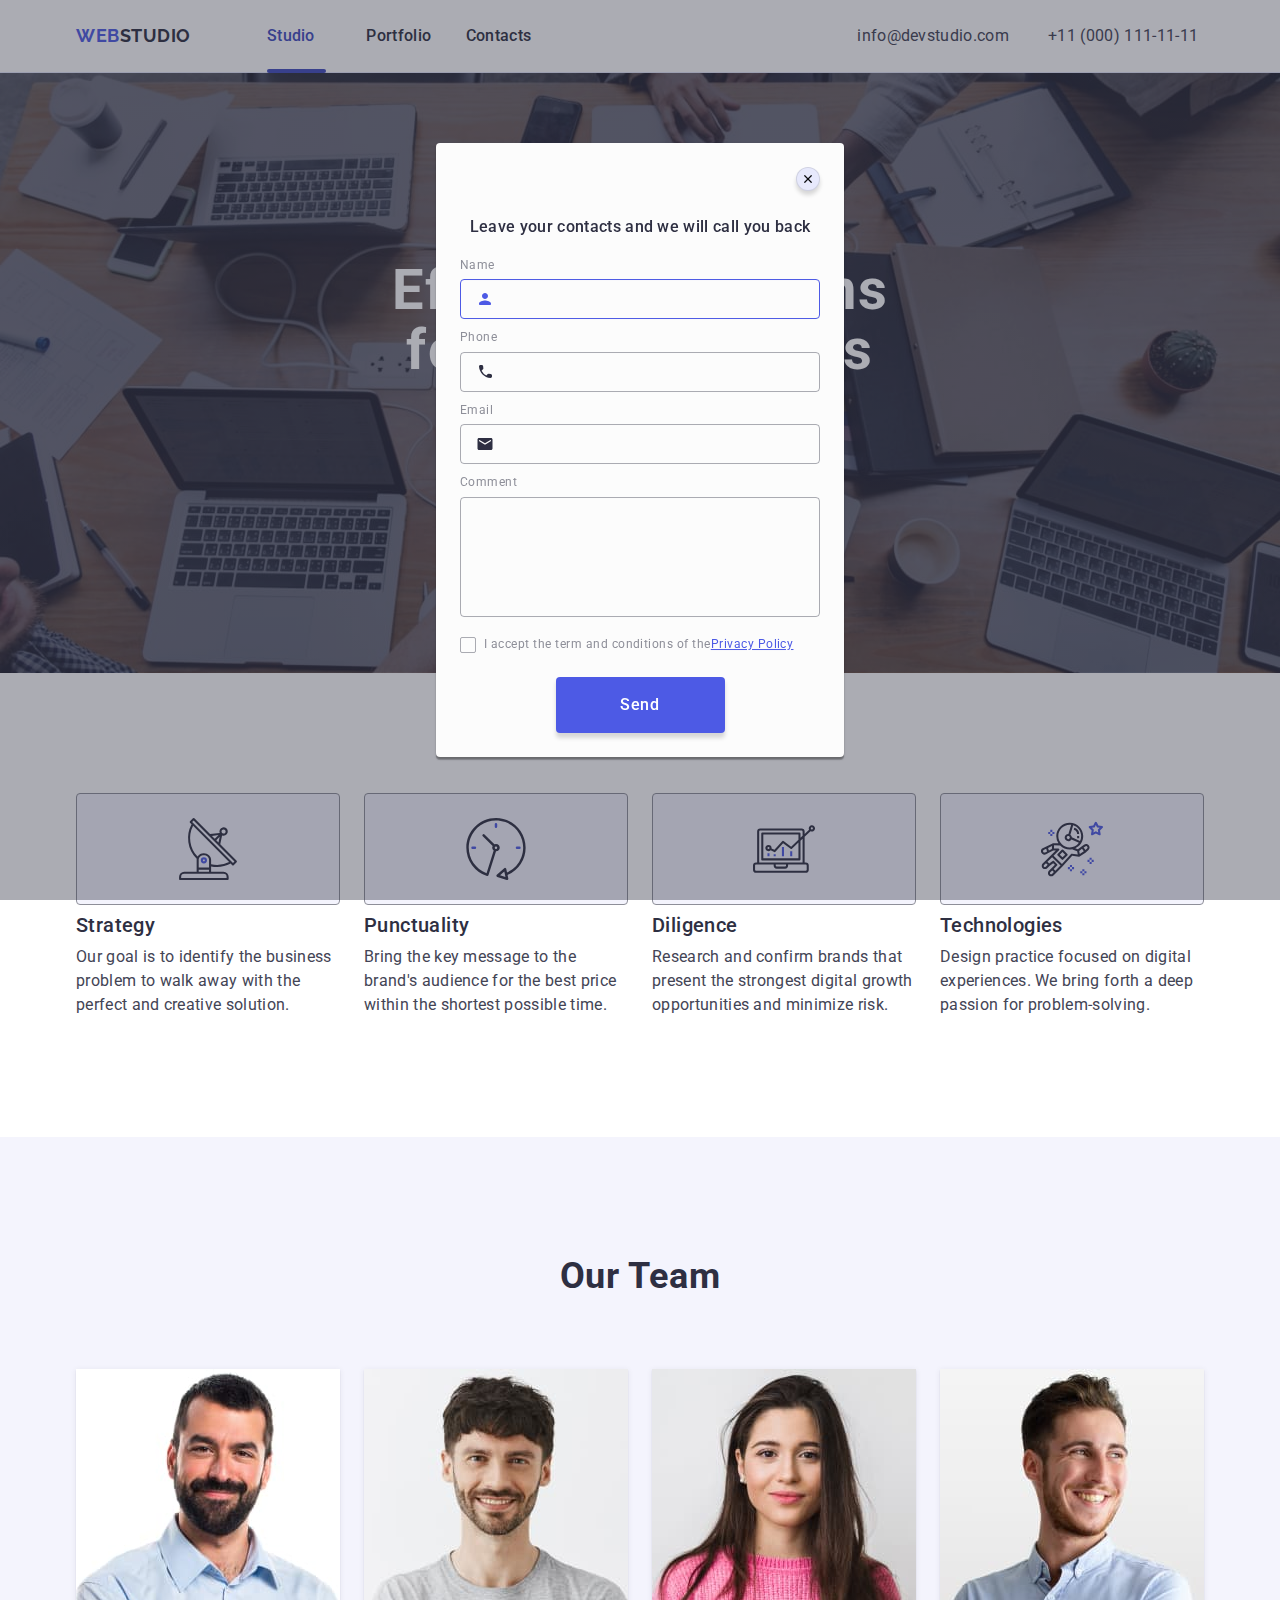
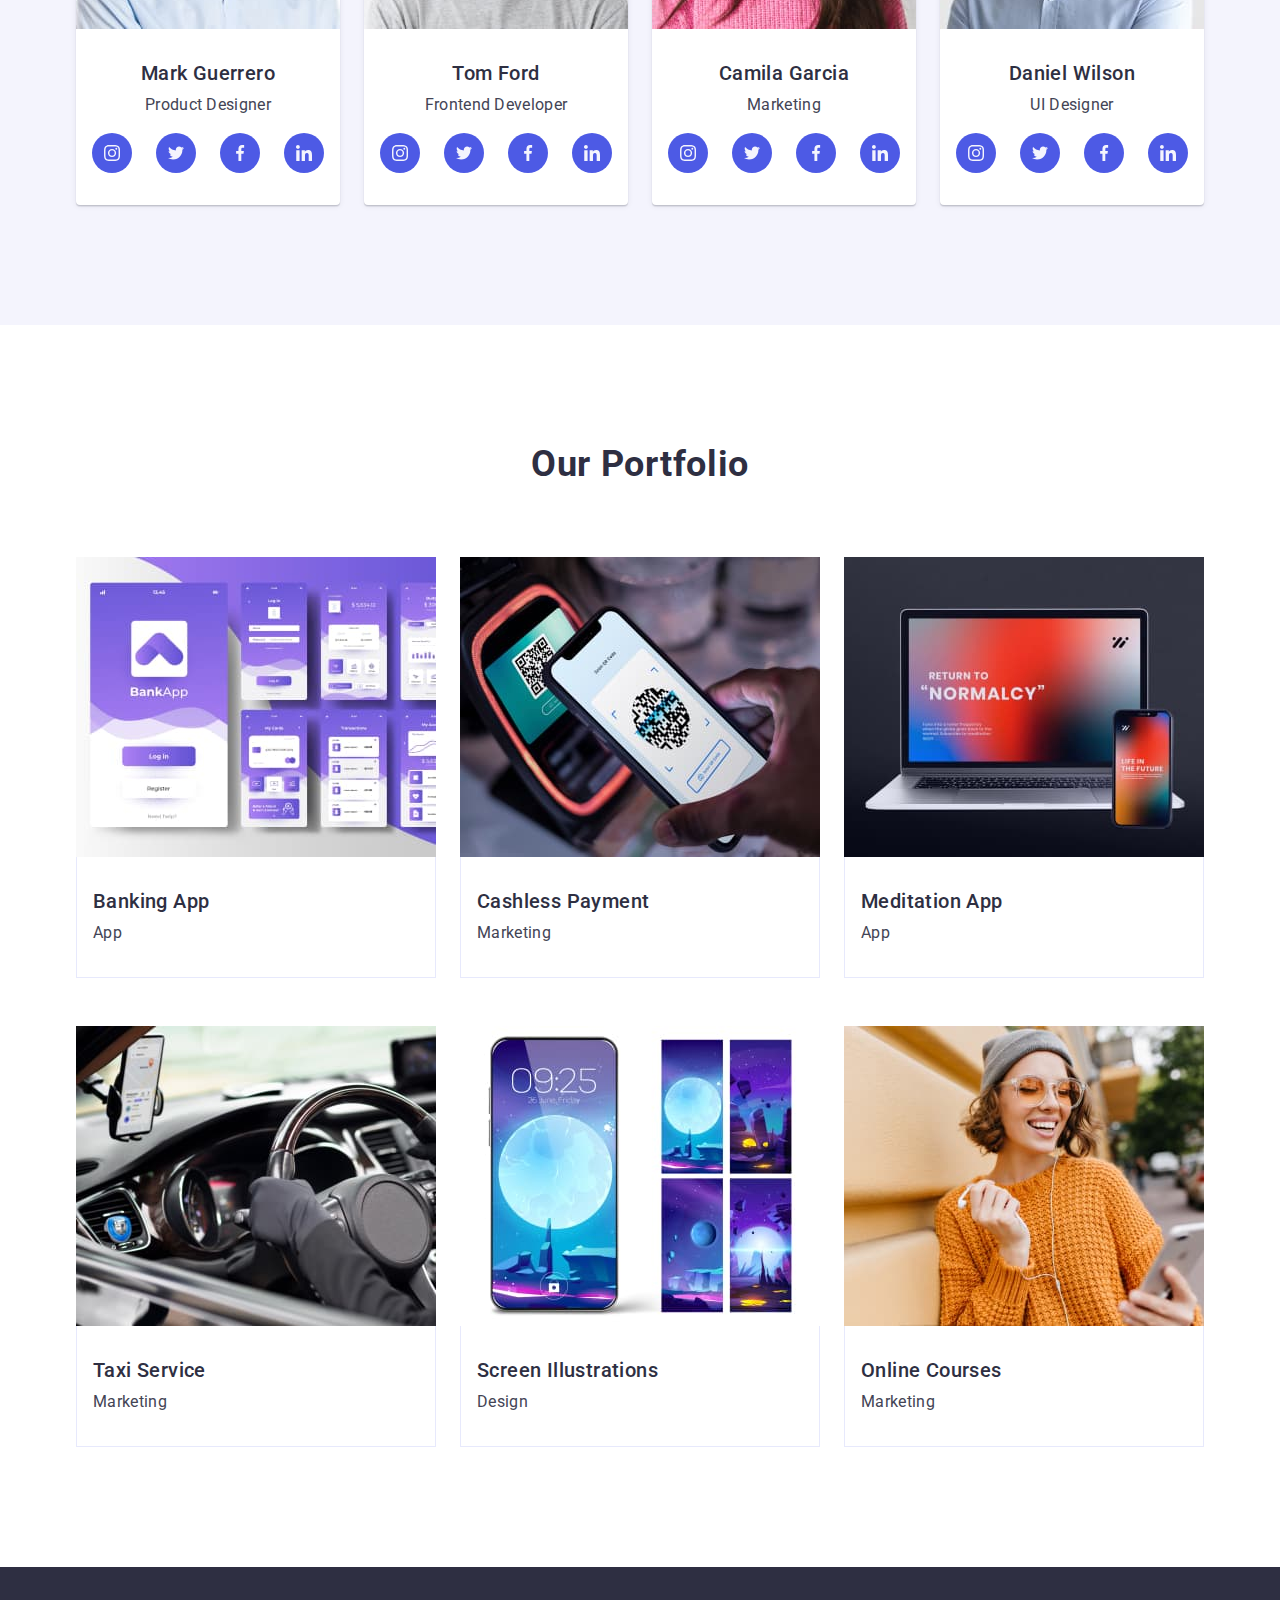
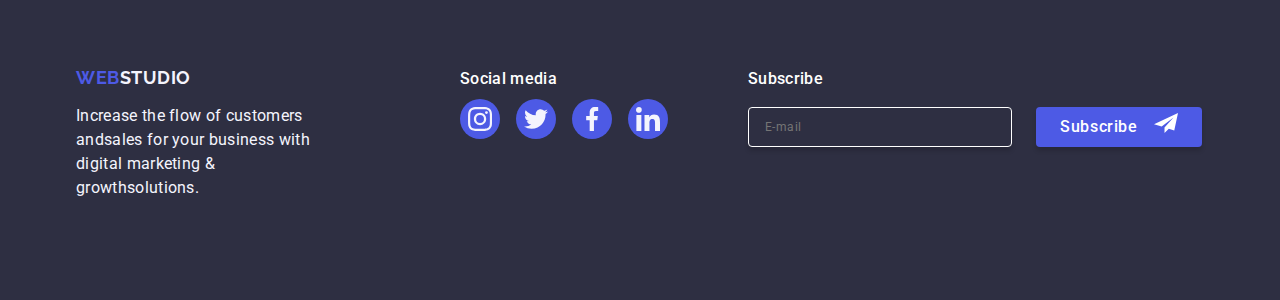
==== commit 435ee3a4: "commit-6" ====
--- a/index.html
+++ b/index.html
@@ -457,7 +457,7 @@
                 </div>
             
                 <div class="label-container-checkbox">
-                    <input class="input checkbox" type="checkbox" id="agreement" name="agreement" value="true" required/>
+                    <input class="checkbox-hidden" type="checkbox" id="agreement" name="agreement" value="true" required/>
                     <label for="agreement" class="check">
                         <span class="span-icon">
                             <svg class="icon-check" width="10" height="8">
--- a/css/styles.css
+++ b/css/styles.css
@@ -634,7 +634,6 @@
 
 .icon-button-close {
     stroke: #2E2F42;
-    padding: 8px;
     transition: fill 250ms cubic-bezier(0.4, 0, 0.2, 1);
 }
 
@@ -761,7 +760,7 @@
     display: flex;
 }
 
-/* .checkbox-hidden {
+.checkbox-hidden {
     position: absolute;
     width: 1px;
     height: 1px;
@@ -772,7 +771,7 @@
     clip-path: inset(100%);
     clip: rect(0 0 0 0);
     overflow: hidden;
-} */
+}
 
 .checkbox {
     width: 16px;
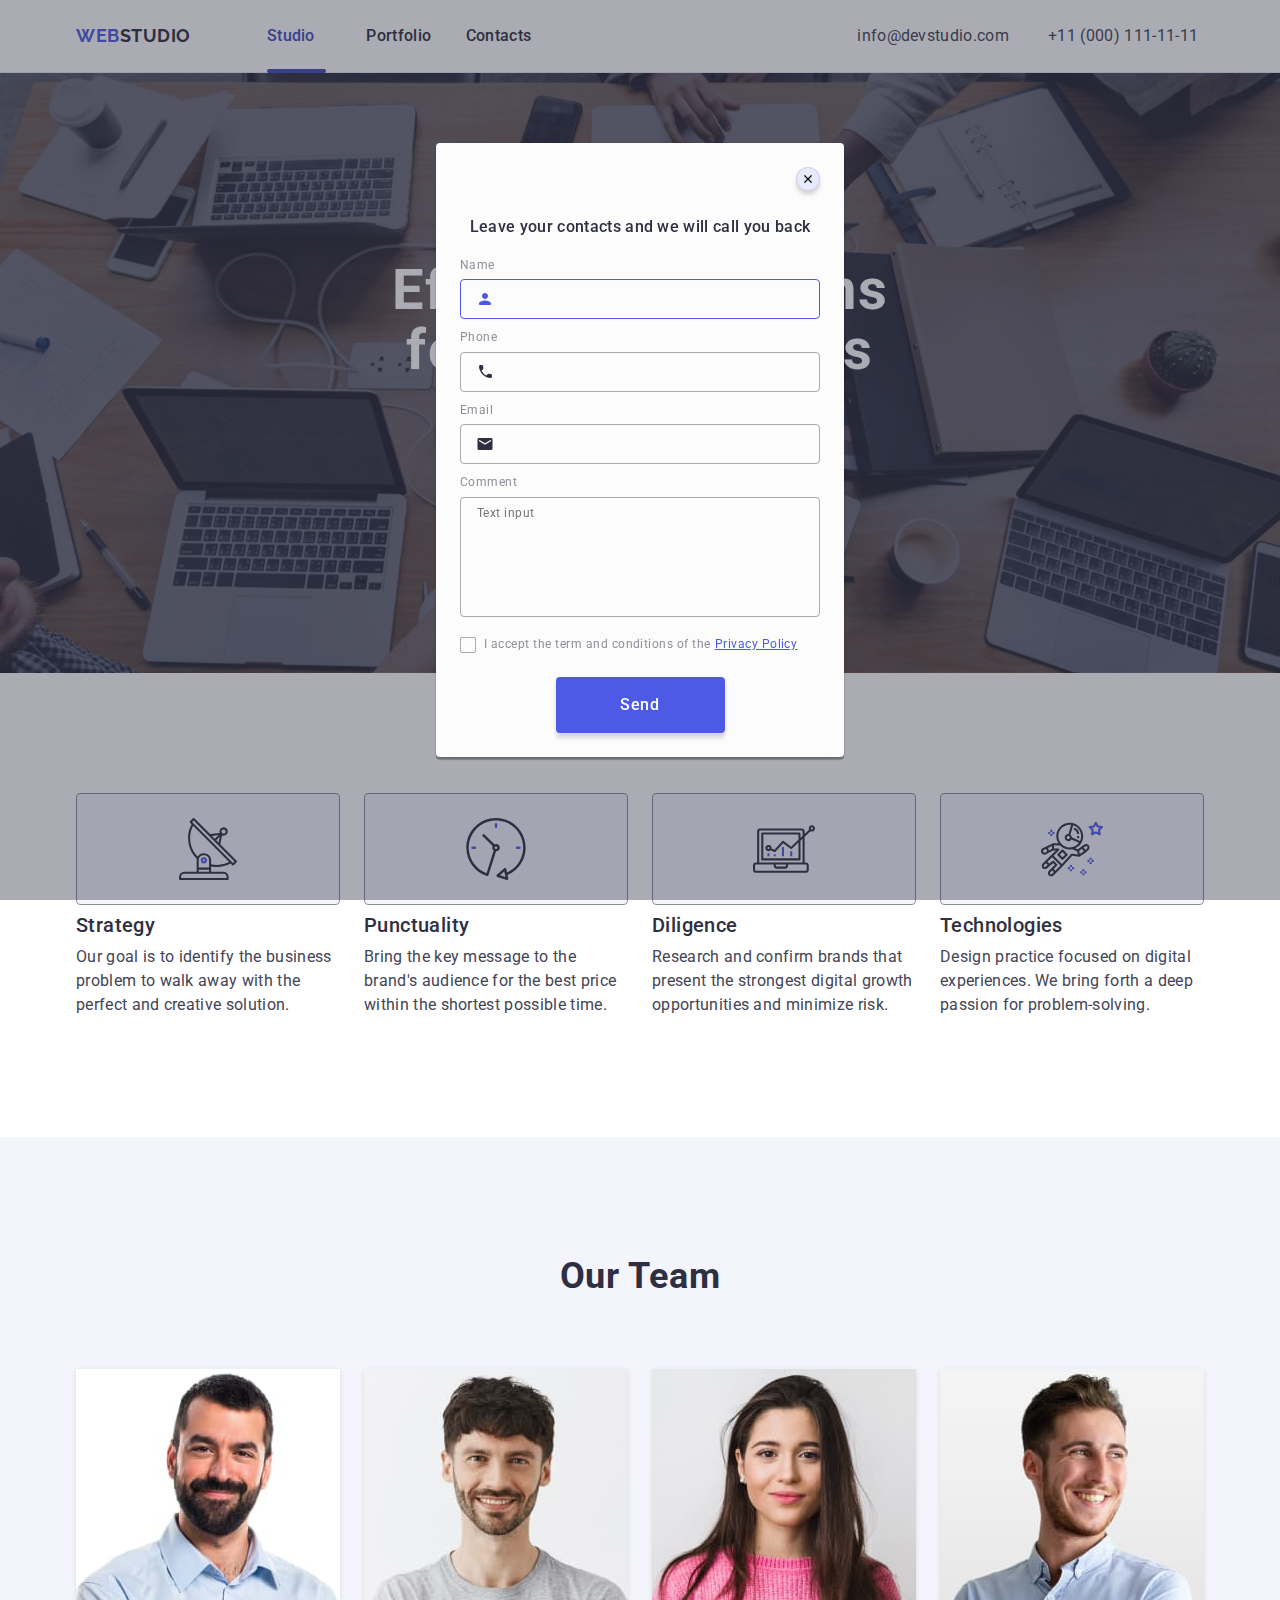
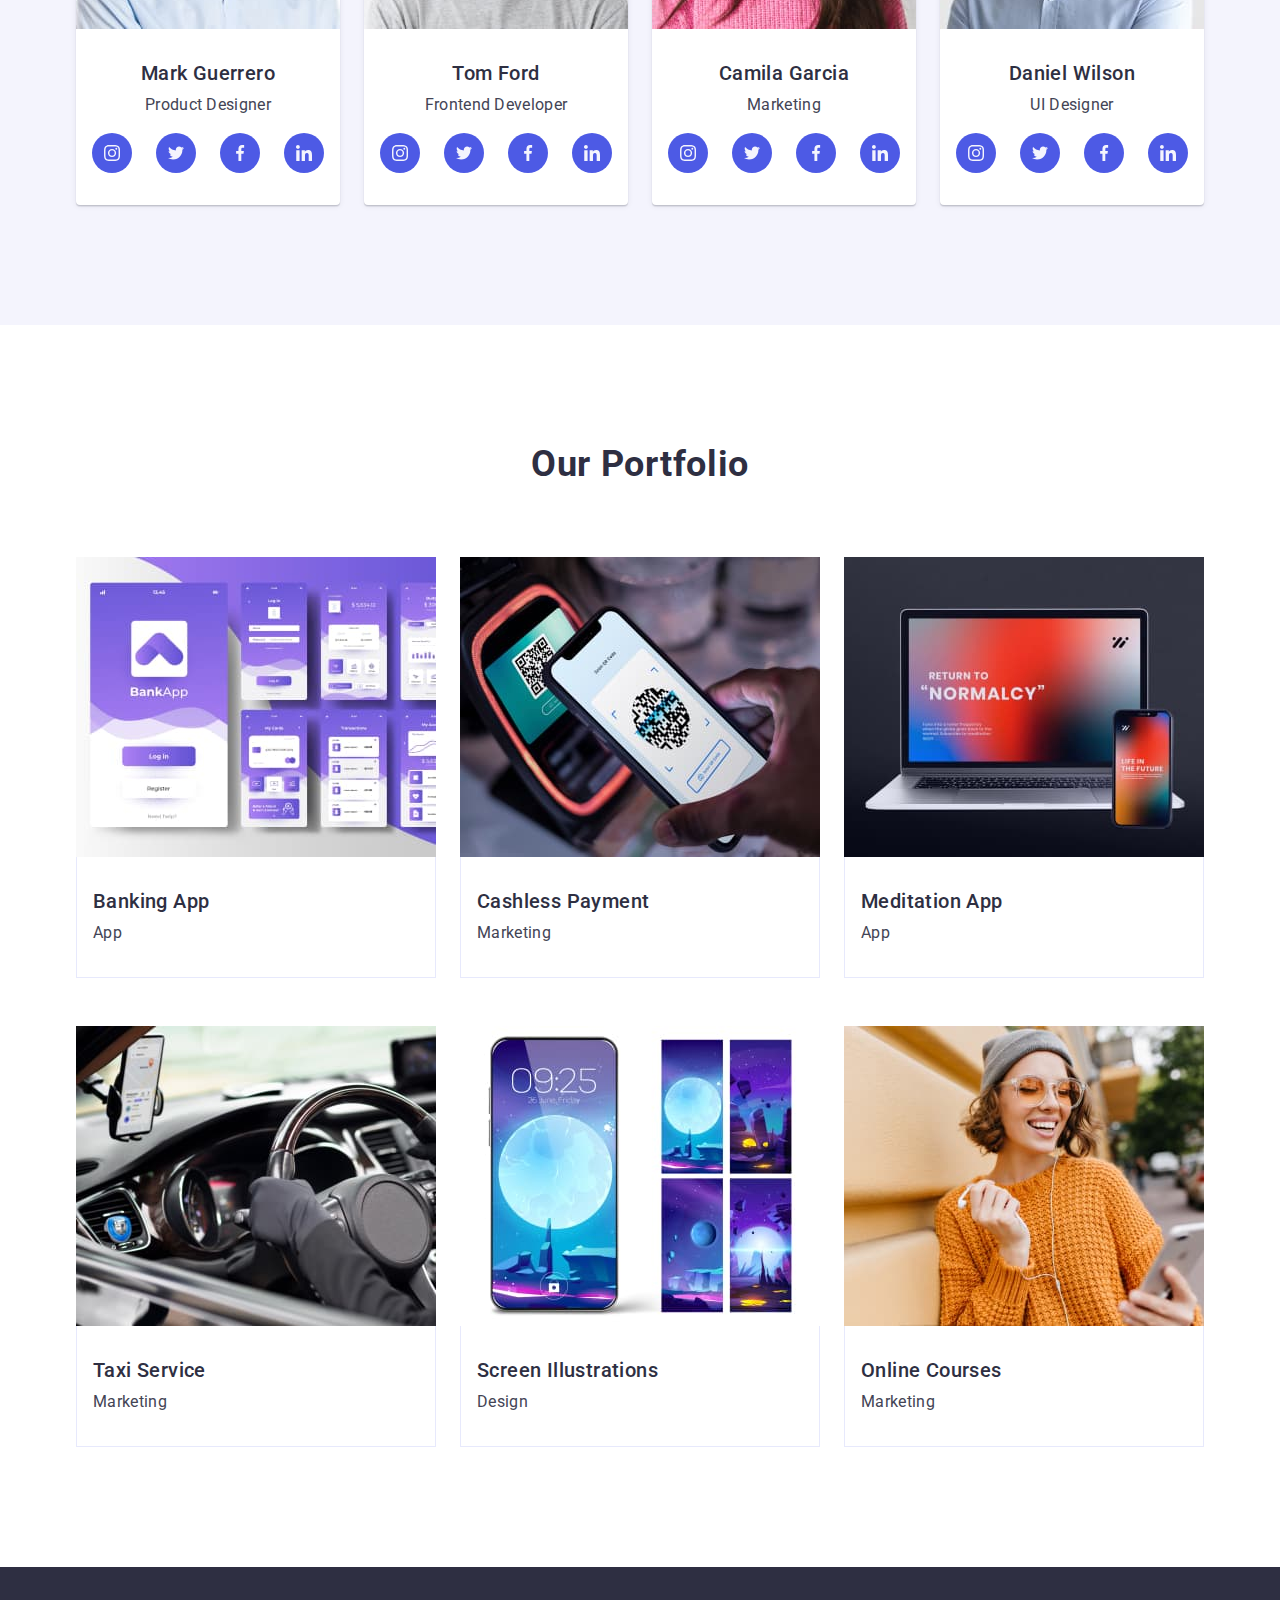
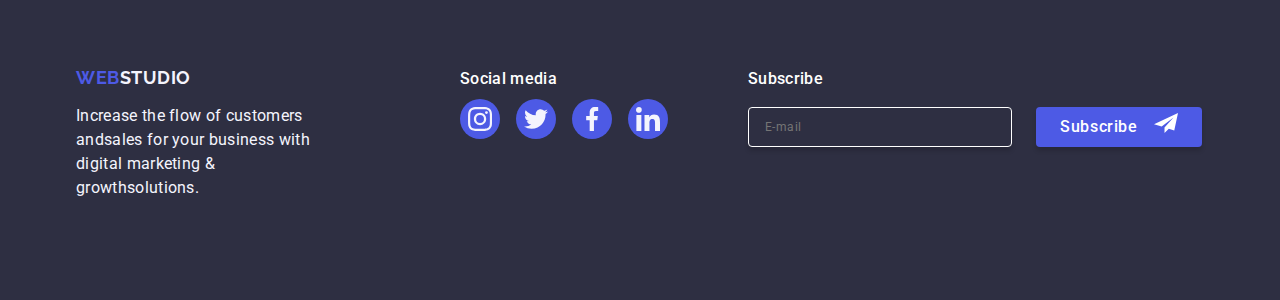
==== commit 0a3a75de: "commit-7" ====
--- a/index.html
+++ b/index.html
@@ -452,8 +452,7 @@
             
                 <div class="input-container-comment">
                     <label for="comment" class="text-inputs">Comment</label>
-                    <textarea type="text" id="comment" name="comment" rows="5" cols="30"placeholder="Text input" class="comment">
-                    </textarea> 
+                    <textarea type="text" id="comment" name="comment" rows="5" cols="30"placeholder="Text input" class="comment"></textarea> 
                 </div>
             
                 <div class="label-container-checkbox">
--- a/css/styles.css
+++ b/css/styles.css
@@ -787,6 +787,13 @@
     color: #8e8f99;
 }
 
+input:checked+.check>.span-icon {
+    fill: #F4F4FD;
+    stroke-width: 1px;
+    background-color: #404BBF;
+    border: none;
+}
+
 .span-icon {
     width: 16px;
     height: 16px;
@@ -803,6 +810,7 @@
 .link-paragraf {
     color: #4d5ae5;
     text-decoration-line: underline;
+    margin-left: 4px;
 }
 
 .button-send {
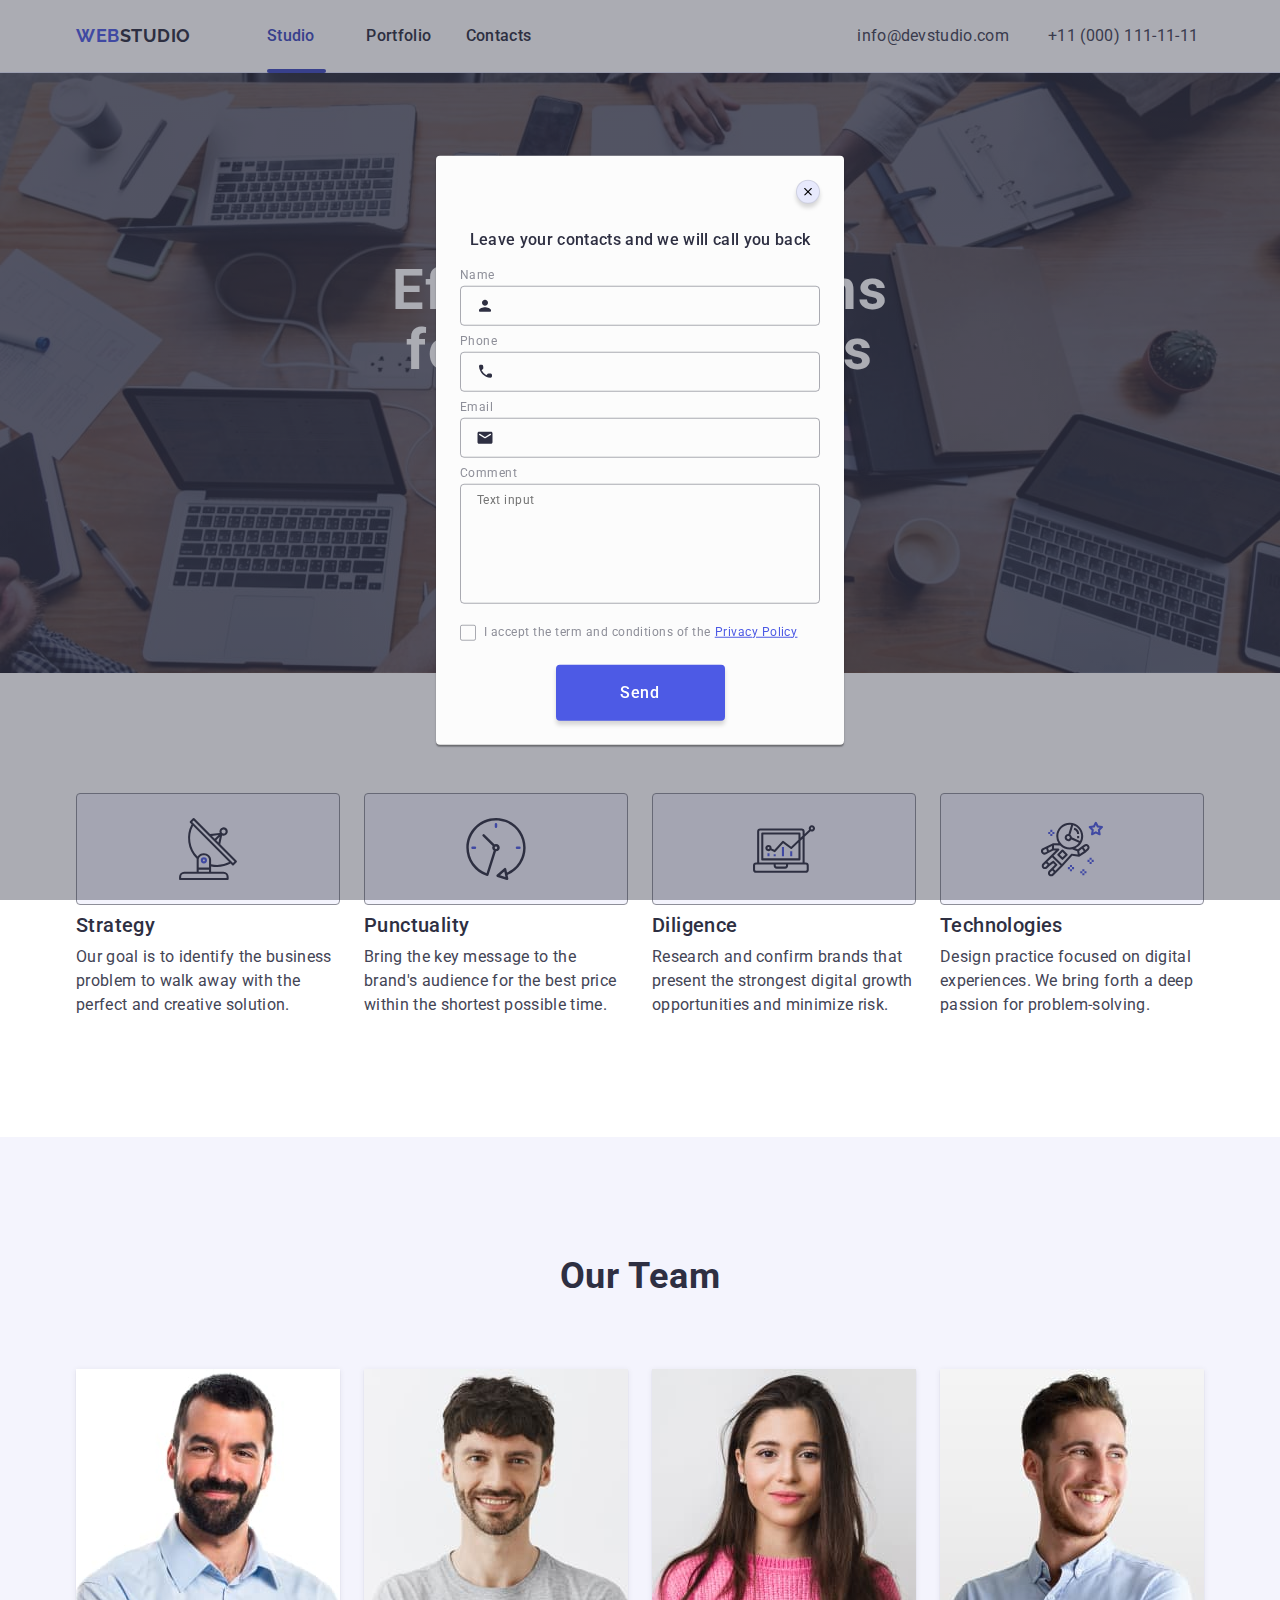
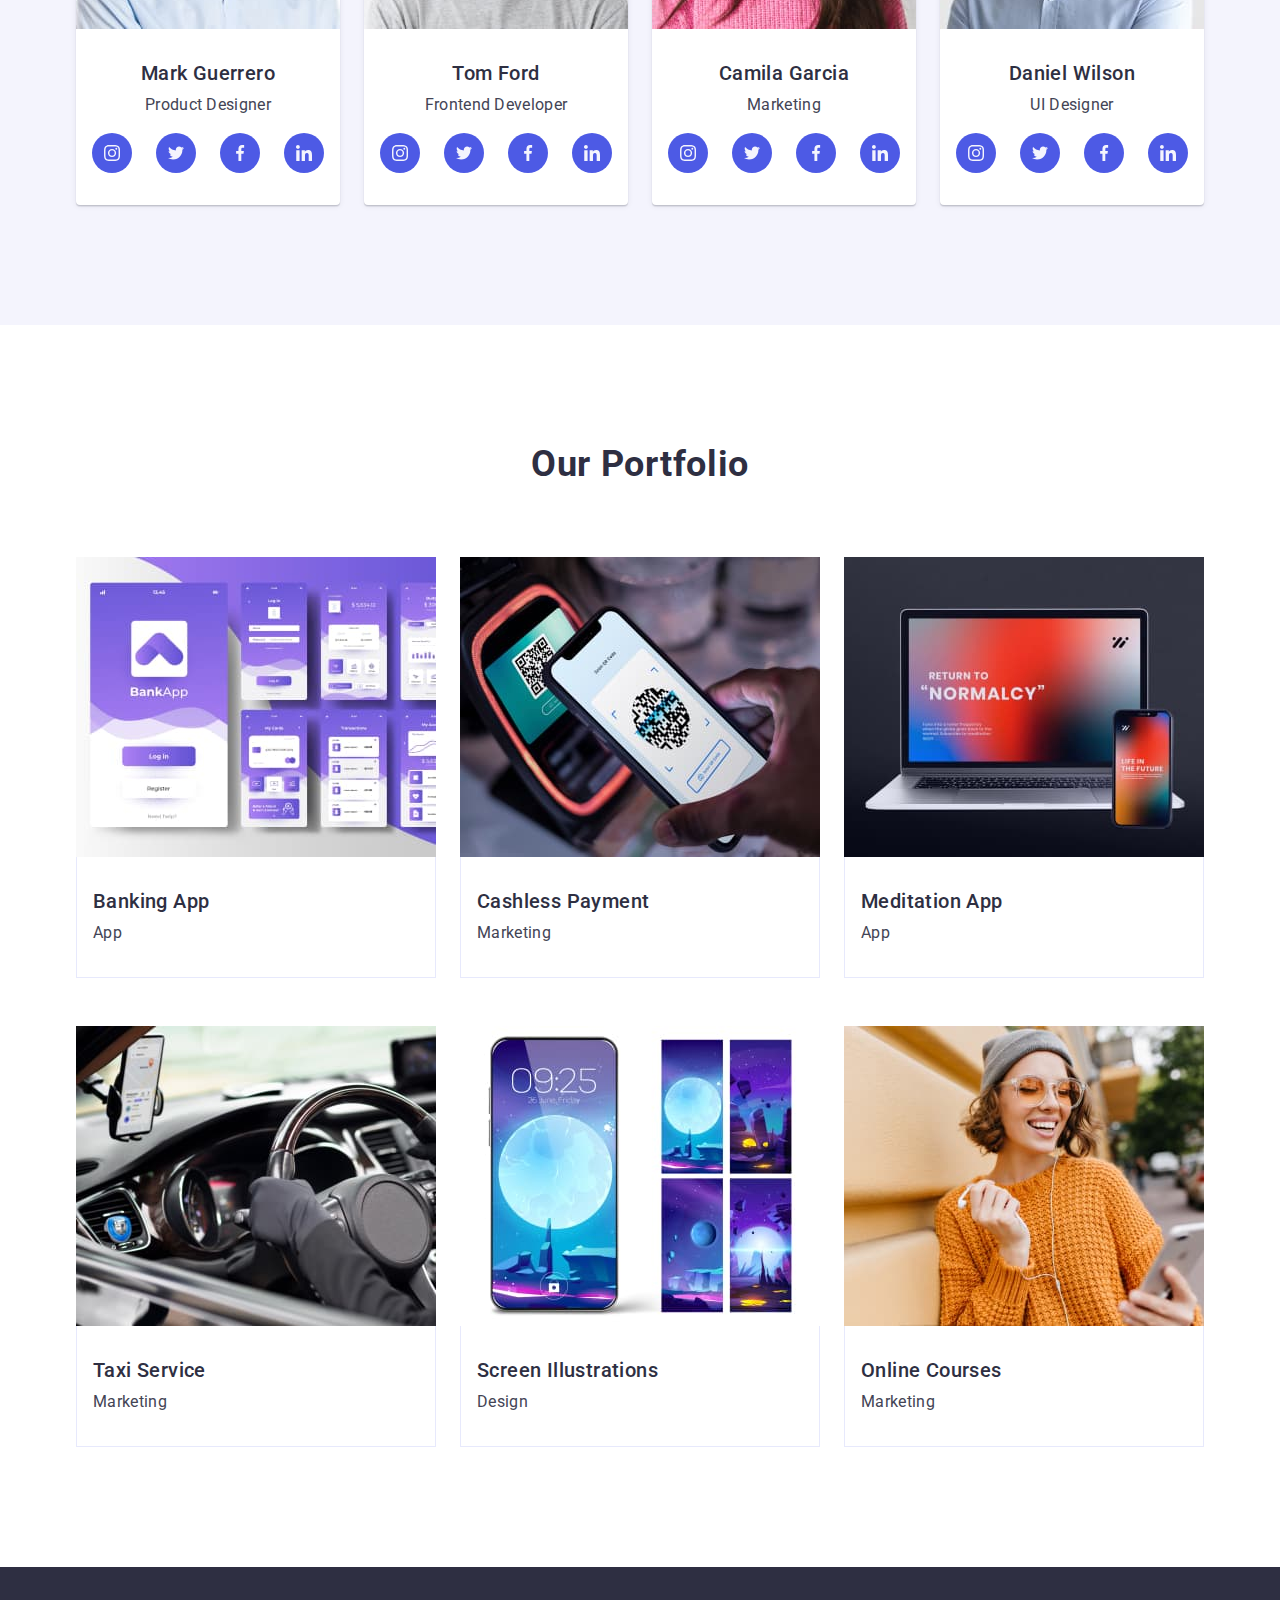
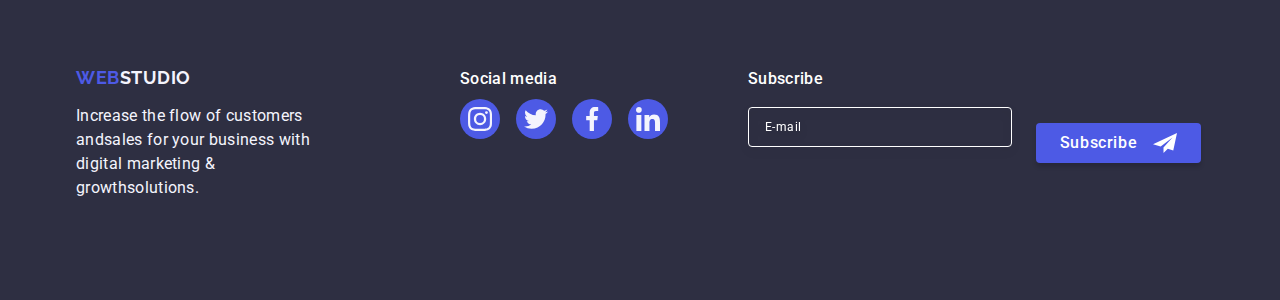
==== commit 454f910b: "commit-8" ====
--- a/index.html
+++ b/index.html
@@ -385,18 +385,17 @@
                     </li>
                 </ul>
             </div>
+
             <div class="third-part-bottom">
+                <p class="paragraf-big subscribe">Subscribe</p>
                 <form class="form-bottom">
-                    <label class="paragraf-big subscribe">
-                        Subscribe
+                    <label class="subscribe">
                         <input type="email" name="email" placeholder="E-mail" class="email-bottom">
                     </label>
                     <button type="submit" class="button-bottom">Subscribe
-                        <div class="icon-button-container">
-                            <svg class="icon-button" width="24" height="24">
-                                <use href="./images/icons.svg#icon-subscribe"></use>
-                            </svg>
-                        </div>
+                        <svg class="icon-button" width="24" height="24">
+                            <use href="./images/icons.svg#icon-subscribe"><use>
+                        </svg>
                     </button>
                 </form>
             </div>
@@ -407,18 +406,18 @@
     <div class="backdrop is-open">
         <div class="form-container">
             <div class="button-close-container">
-                <button class="button-close">
+                <button type="button" class="button-close">
                     <svg class="icon-button-close" width="8" height="8">
                         <use href="./images/icons.svg#icon-close"></use>
                     </svg>
                 </button>
             </div>
             <p class="title-input">Leave your contacts and we will call you back</p>
-            <form class="input-form" id="input-form" name="input-form" novalidate>
+            <form class="input-form" id="input-form" name="input-form" autofocus novalidate>
                 <div class="label-container">
-                    <label for="name" class="text-inputs">Name</label>
+                    <label for="user-name" class="text-inputs">Name</label>
                     <div class="input-container">
-                        <input type="text" id="name" name="name" class="input" autofocus>
+                        <input type="text" id="user-name" name="user-name" class="input">
 
                         <svg class="icon-input" width="18" height="24">
                             <use href="./images/icons.svg#icon-person"></use>
@@ -429,7 +428,7 @@
                 <div class="label-container">
                     <label for="phone" class="text-inputs">Phone</label>
                     <div class="input-container">
-                        <input type="tel" id="phone" name="phone" class="input" autofocus>
+                        <input type="tel" id="phone" name="phone" class="input">
 
                         <svg class="icon-input" width="18" height="24">
                             <use href="./images/icons.svg#icon-phone"></use>
@@ -441,7 +440,7 @@
                 <div class="label-container">
                     <label for="email" class="text-inputs">Email</label>
                     <div class="input-container">
-                        <input type="email" id="email" name="email" class="input" autofocus>
+                        <input type="email" id="email" name="email" class="input">
 
                         <svg class="icon-input" width="18" height="24">
                             <use href="./images/icons.svg#icon-email"></use>
@@ -451,13 +450,13 @@
                 </div>
             
                 <div class="input-container-comment">
-                    <label for="comment" class="text-inputs">Comment</label>
-                    <textarea type="text" id="comment" name="comment" rows="5" cols="30"placeholder="Text input" class="comment"></textarea> 
+                    <label for="user-comment" class="text-inputs">Comment</label>
+                    <textarea id="user-comment" name="user-comment" rows="5" cols="30"placeholder="Text input" class="comment"></textarea> 
                 </div>
             
                 <div class="label-container-checkbox">
-                    <input class="checkbox-hidden" type="checkbox" id="agreement" name="agreement" value="true" required/>
-                    <label for="agreement" class="check">
+                    <input class="visually-hidden" type="checkbox" id="user-privacy" name="user-privacy" value="true" required/>
+                    <label for="user-privacy" class="check">
                         <span class="span-icon">
                             <svg class="icon-check" width="10" height="8">
                                 <use href="./images/icons.svg#icon-vector"></use>
@@ -467,12 +466,10 @@
                         <a href="" class="link-paragraf"> Privacy Policy</a>
                     </label>
                 </div>
+                <button type="submit" class="button-send">
+                    <span class="paragraf-send">Send</span>
+                </button>
             </form>
-            <div class="button-send-container">
-                <button type="submit" class="button-send">
-                    <p class="paragraf-send">Send</p>
-                </button>
-            </div>
         </div>
     </div>
 </body>
--- a/css/styles.css
+++ b/css/styles.css
@@ -534,35 +534,36 @@
 .subscribe {
     display: flex;
     flex-direction: column;
+    margin-bottom: 16px;
 }
 
 .email-bottom {
-    margin-top: 16px;
     width: 264px;
     height: 40px;
     border-radius: 4px;
     border: 1px solid #FFF;
-    box-shadow: 0px 4px 4px 0px rgba(0, 0, 0, 0.15);
-    background: #2E2F42;
+    filter: drop-shadow(0px 4px 4px rgba(0, 0, 0, 0.15));
+    background: transparent;
     font-size: 12px;
     font-weight: 400;
     line-height: 1.5;
     letter-spacing: 0.04em;
     padding-left: 16px;
+    color: #FFF;
 }
 
 input::placeholder {
-
-    padding-top: 8px;
+    color: #FFF;
 }
 
 .button-bottom {
     display: flex;
     height: 40px;
-    padding: 8px 24px;
+    /* padding: 8px 24px; */
     align-items: center;
     border-radius: 4px;
     background: #4D5AE5;
+    font-family: "Roboto", sans-serif;
     color: #FFF;
     font-size: 16px;
     font-weight: 500;
@@ -571,7 +572,7 @@
     border: none;
     box-shadow: 0px 4px 4px 0px rgba(0, 0, 0, 0.15);
     cursor: pointer;
-    margin: 0 auto;
+    /* margin: 0 auto; */
     justify-content: center;
     min-width: 165px;
     transition: background-color 250ms cubic-bezier(0.4, 0, 0.2, 1);
@@ -619,6 +620,12 @@
     stroke-width: 1px;
 }
 
+.button-close:hover {
+    background-color: #404bbf;
+    border: none;
+    fill: #ffffff;
+}
+
 .button-close:focus {
     background-color: #404bbf;
     border: none;
@@ -633,7 +640,6 @@
 
 
 .icon-button-close {
-    stroke: #2E2F42;
     transition: fill 250ms cubic-bezier(0.4, 0, 0.2, 1);
 }
 
@@ -654,7 +660,7 @@
     color: #8E8F99;
     font-size: 12px;
     font-weight: 400;
-    line-height: 1.7;
+    line-height: 1.17;
     letter-spacing: 0.04em;
     margin-bottom: 4px;
 }
@@ -760,7 +766,7 @@
     display: flex;
 }
 
-.checkbox-hidden {
+.visually-hidden {
     position: absolute;
     width: 1px;
     height: 1px;
@@ -820,6 +826,8 @@
     margin-right: auto;
     box-shadow: 0px 4px 4px 0px rgba(0, 0, 0, 0.15);
     min-width: 169px;
+    height: 56px;
+    font-family: "Roboto", sans-serif;
     text-align: center;
     font-size: 16px;
     font-weight: 500;
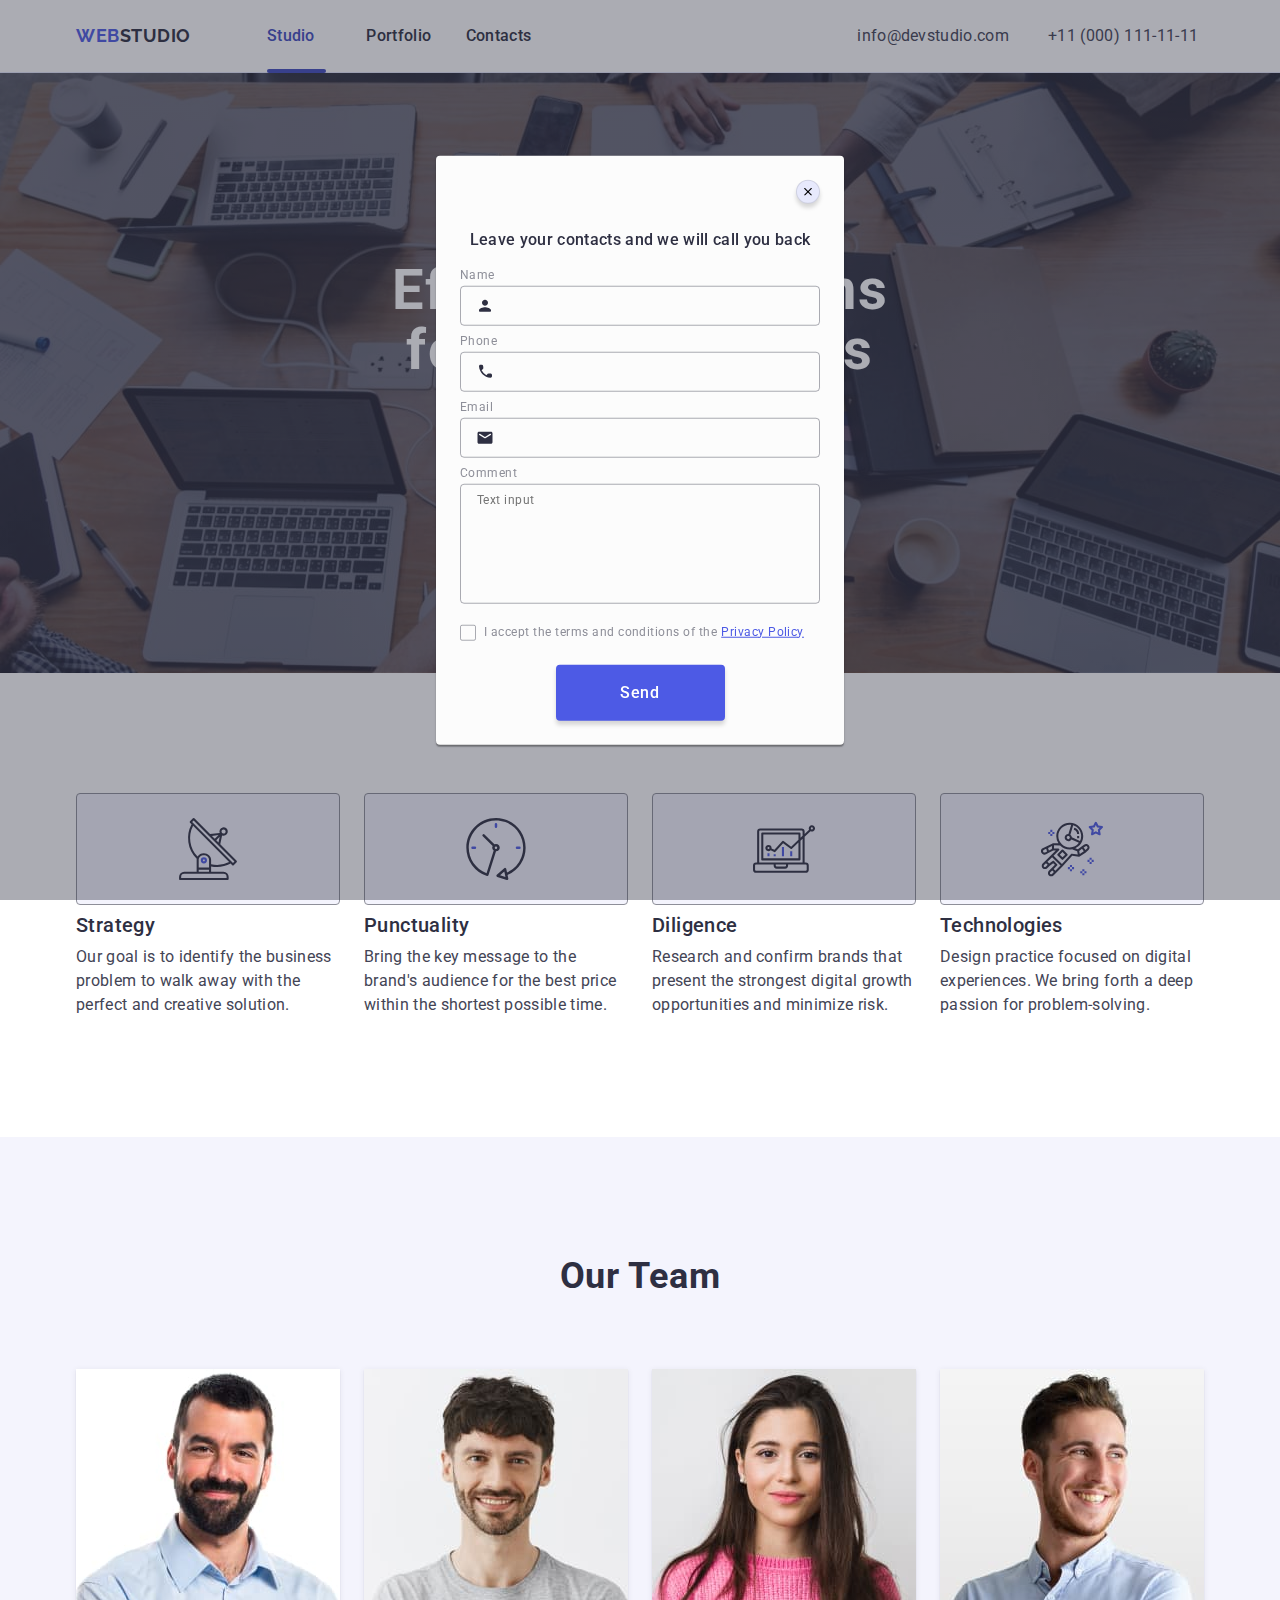
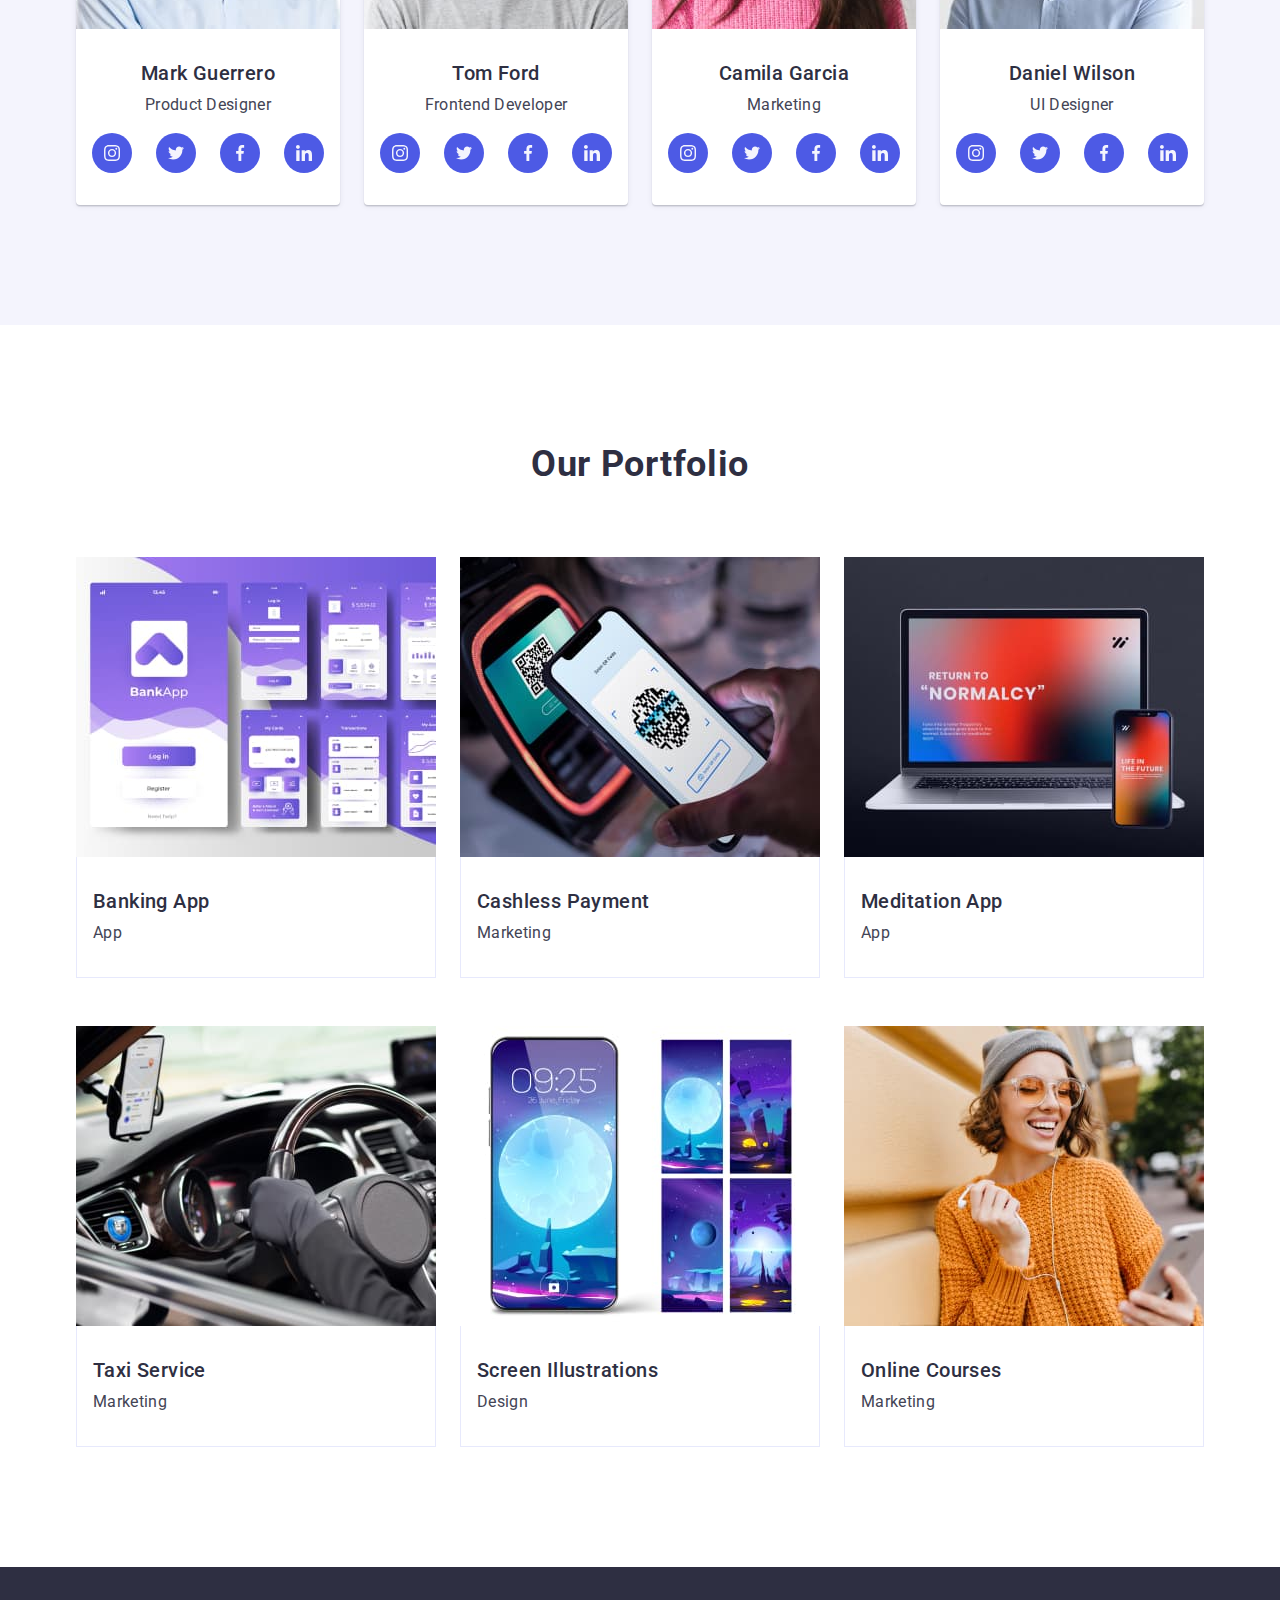
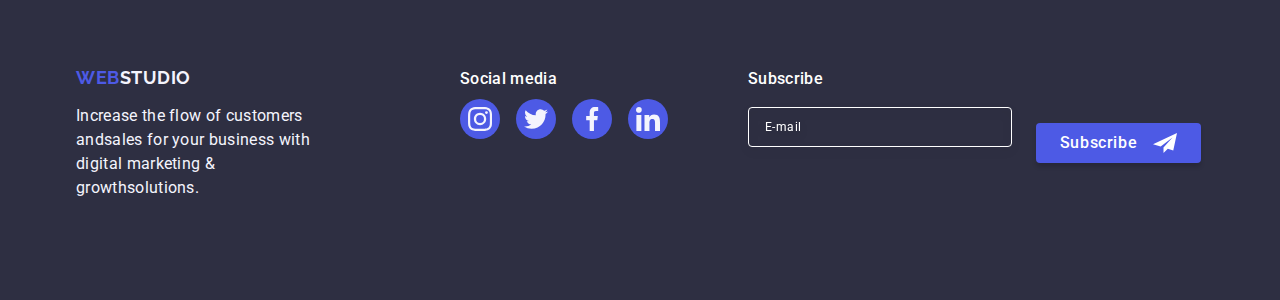
==== commit fc248a11: "commit-11" ====
--- a/index.html
+++ b/index.html
@@ -394,7 +394,7 @@
                     </label>
                     <button type="submit" class="button-bottom">Subscribe
                         <svg class="icon-button" width="24" height="24">
-                            <use href="./images/icons.svg#icon-subscribe"><use>
+                            <use href="./images/icons.svg#icon-subscribe"></use>
                         </svg>
                     </button>
                 </form>
@@ -405,13 +405,11 @@
 
     <div class="backdrop is-open">
         <div class="form-container">
-            <div class="button-close-container">
-                <button type="button" class="button-close">
-                    <svg class="icon-button-close" width="8" height="8">
-                        <use href="./images/icons.svg#icon-close"></use>
-                    </svg>
-                </button>
-            </div>
+            <button type="button" class="button-close">
+                <svg class="icon-button-close" width="8" height="8">
+                    <use href="./images/icons.svg#icon-close"></use>
+                </svg>
+            </button>
             <p class="title-input">Leave your contacts and we will call you back</p>
             <form class="input-form" id="input-form" name="input-form" autofocus novalidate>
                 <div class="label-container">
@@ -451,7 +449,7 @@
             
                 <div class="input-container-comment">
                     <label for="user-comment" class="text-inputs">Comment</label>
-                    <textarea id="user-comment" name="user-comment" rows="5" cols="30"placeholder="Text input" class="comment"></textarea> 
+                    <textarea id="user-comment" name="user-comment" rows="5" cols="30" placeholder="Text input" class="comment"></textarea> 
                 </div>
             
                 <div class="label-container-checkbox">
@@ -462,7 +460,7 @@
                                 <use href="./images/icons.svg#icon-vector"></use>
                             </svg>
                         </span>
-                        I accept the term and conditions of the 
+                        I accept the terms and conditions of the 
                         <a href="" class="link-paragraf"> Privacy Policy</a>
                     </label>
                 </div>
--- a/css/styles.css
+++ b/css/styles.css
@@ -750,7 +750,7 @@
     padding: 8px 16px;
     outline: transparent;
     resize: none;
-    transition: border 250ms cubic-bezier(0.4, 0, 0.2, 1);
+    transition: border-color 250ms cubic-bezier(0.4, 0, 0.2, 1);
 }
 
 .comment:focus {
@@ -801,12 +801,12 @@
 }
 
 .span-icon {
+    display: inline-flex;
     width: 16px;
     height: 16px;
     border: 1px solid rgba(46, 47, 66, 0.4);
     border-radius: 2px;
     transition: background-color 250ms cubic-bezier(0.4, 0, 0.2, 1), border 250ms cubic-bezier(0.4, 0, 0.2, 1), fill 250ms cubic-bezier(0.4, 0, 0.2,1);
-    display: inline-flex;
     align-items: center;
     justify-content: center;
     fill: transparent;
